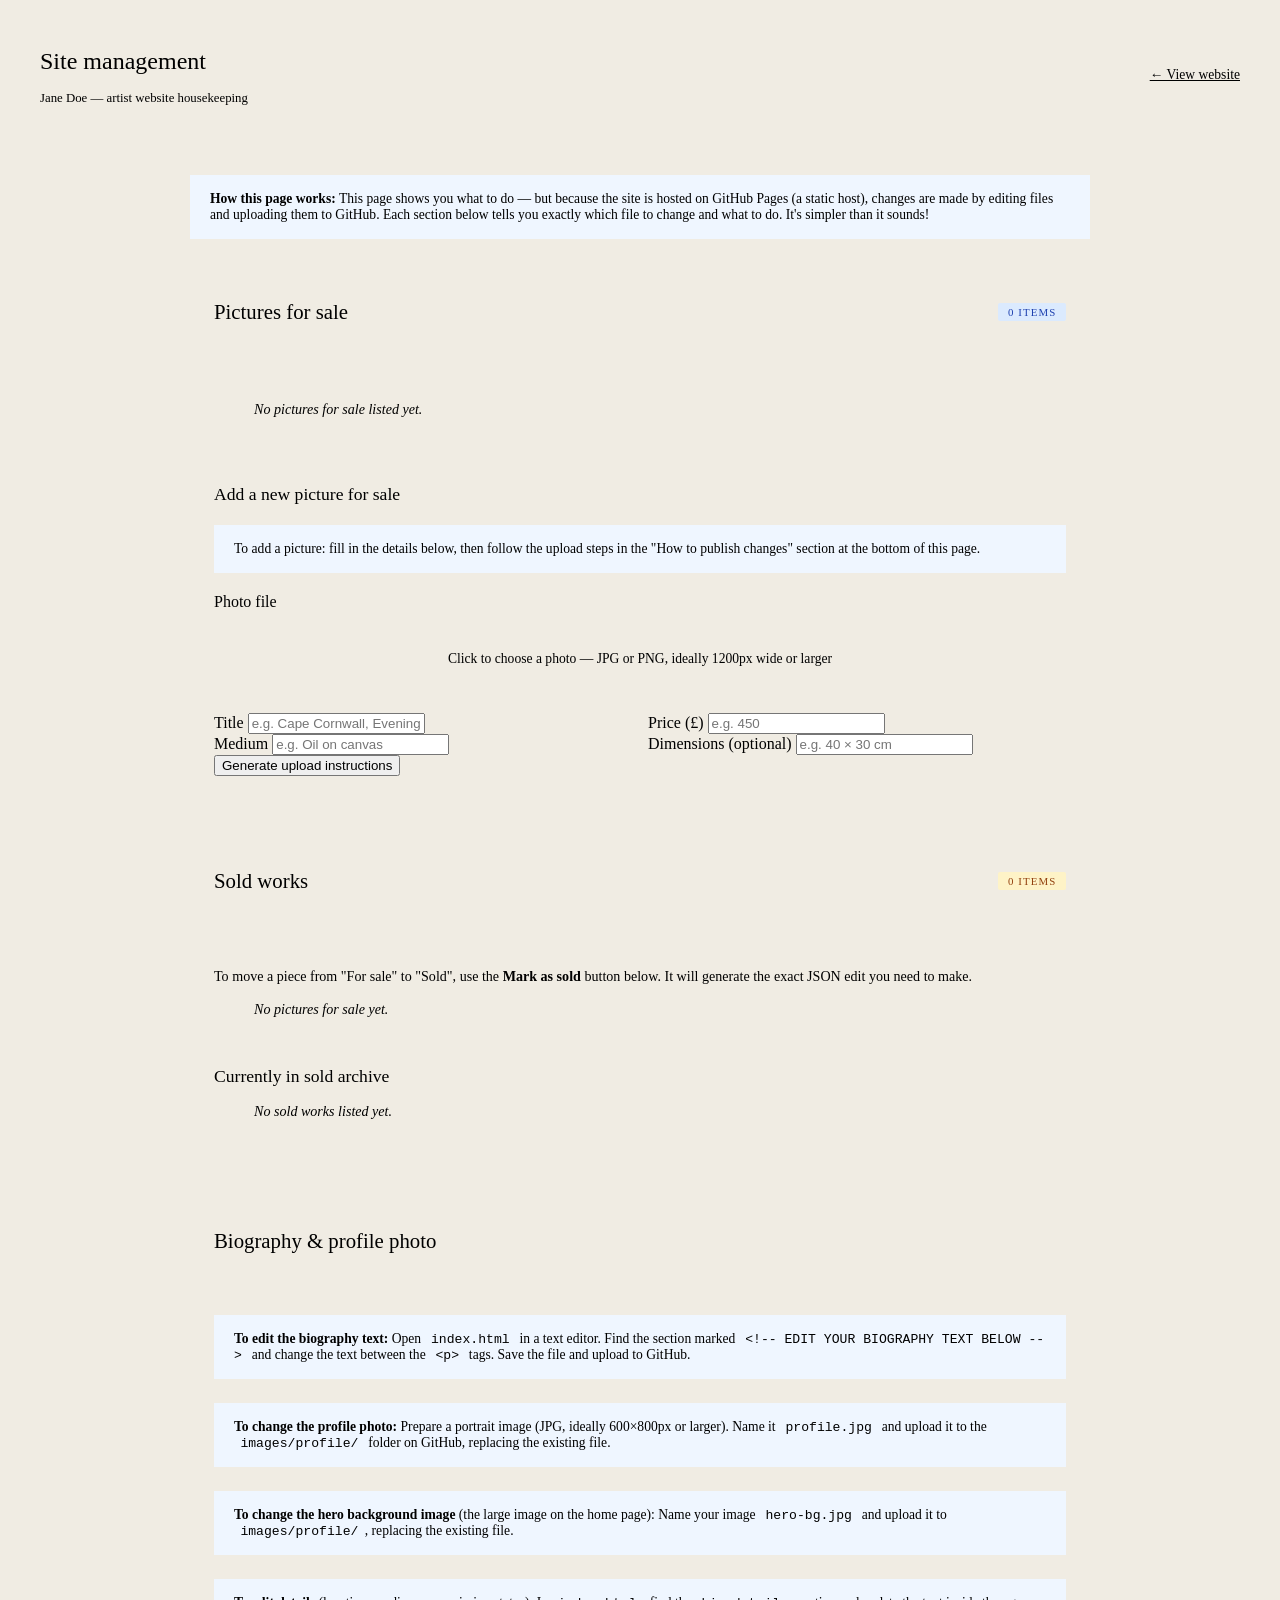
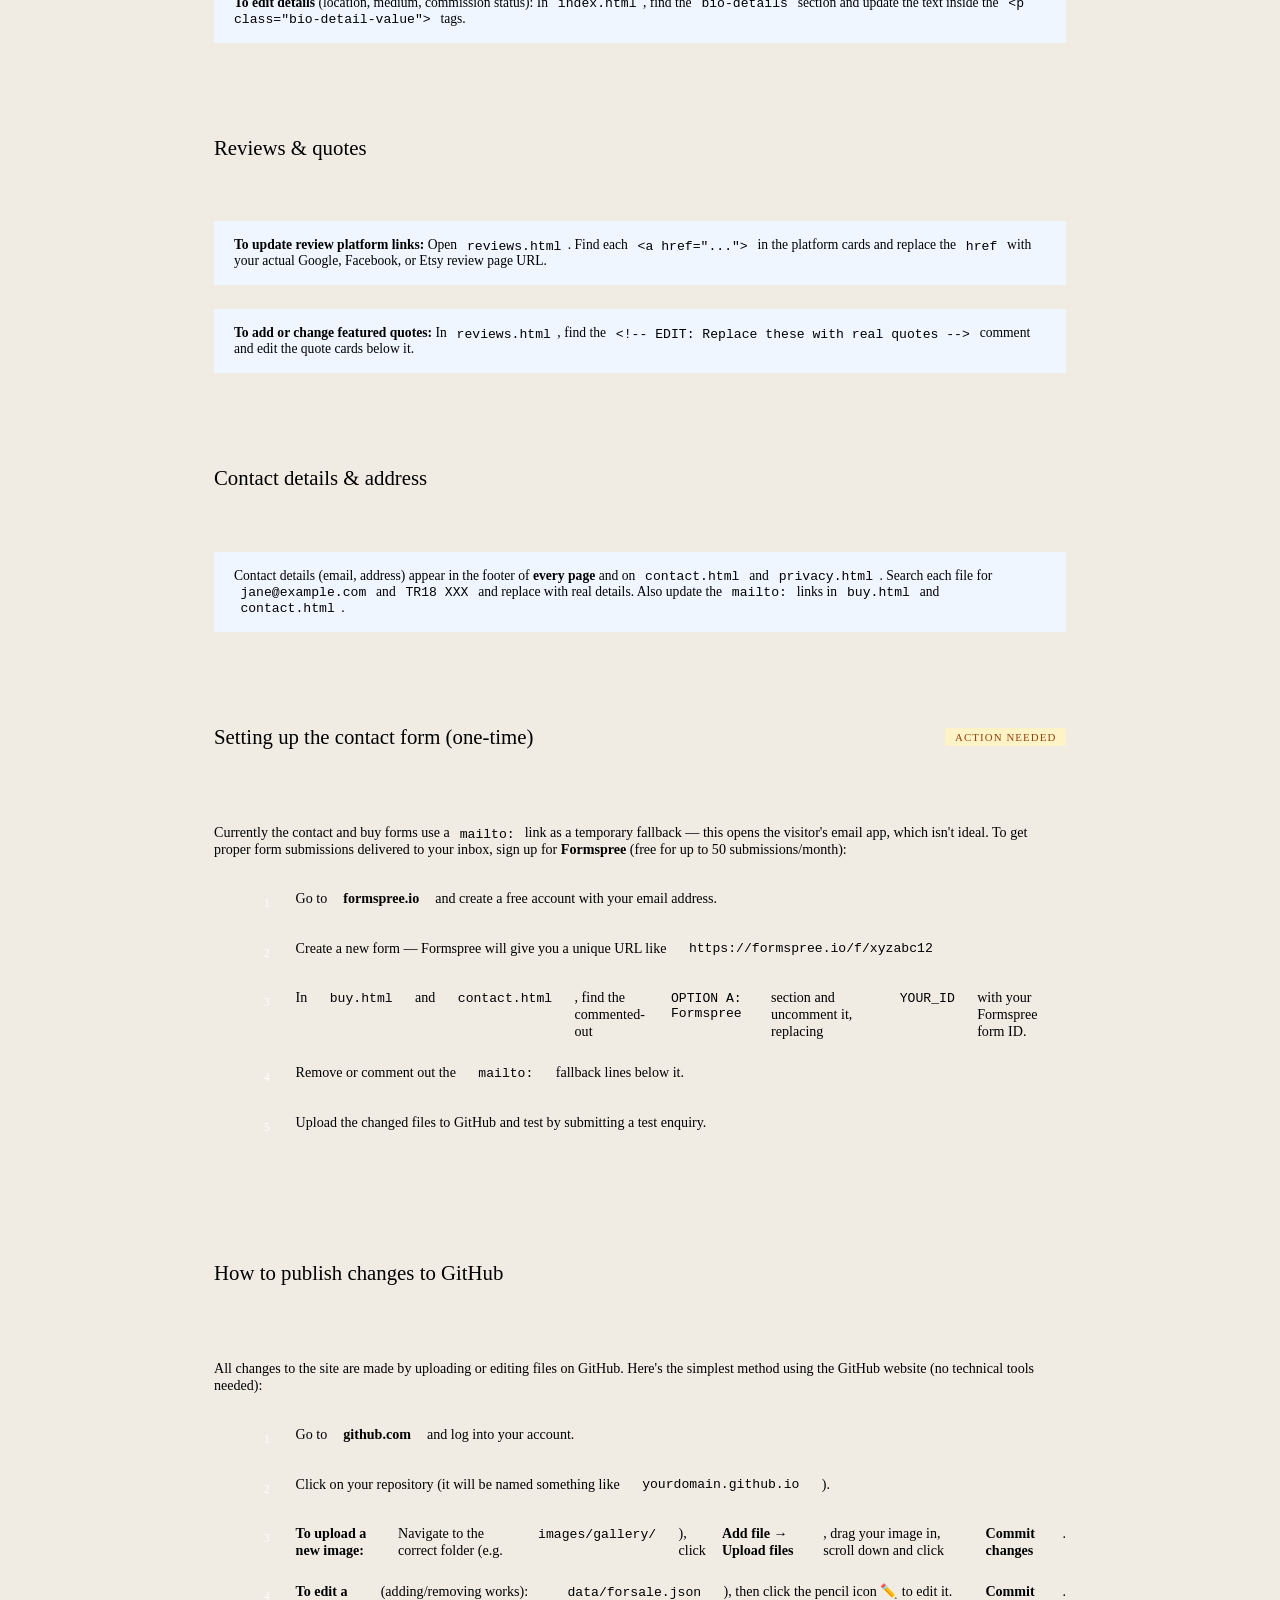
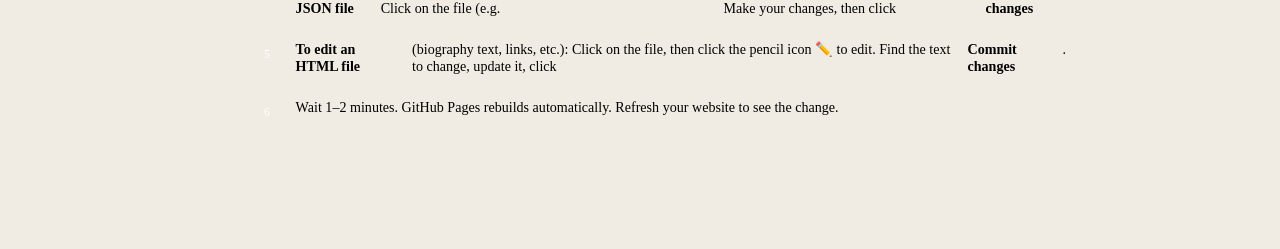
==== index.html @ ef5807b8 "Add files via upload" ====
<!DOCTYPE html>
<html lang="en">
<head>
  <meta charset="UTF-8">
  <meta name="viewport" content="width=device-width, initial-scale=1.0">
  <title>Site Management — Jane Doe</title>
  <link rel="stylesheet" href="css/style.css">
  <style>
    body { background: #f0ece3; }
    .hk-header {
      background: var(--slate-dark);
      color: var(--linen);
      padding: 1.5rem 2rem;
      display: flex;
      align-items: center;
      justify-content: space-between;
    }
    .hk-header h1 {
      font-family: var(--font-display);
      font-size: 1.5rem;
      font-weight: 300;
    }
    .hk-header p { font-size: 0.8rem; color: var(--stone); margin-top: 0.2rem; }
    .hk-header a { color: var(--coast); font-size: 0.85rem; }

    .hk-page { max-width: 900px; margin: 0 auto; padding: 2rem; }

    .hk-section {
      background: var(--white);
      box-shadow: var(--shadow-card);
      margin-bottom: 2rem;
      overflow: hidden;
    }
    .hk-section-head {
      padding: 1.25rem 1.5rem;
      border-bottom: 1px solid var(--sand);
      display: flex;
      align-items: center;
      justify-content: space-between;
    }
    .hk-section-head h2 {
      font-family: var(--font-display);
      font-size: 1.3rem;
      font-weight: 400;
    }
    .hk-section-body { padding: 1.5rem; }

    /* Status badge */
    .badge {
      display: inline-block;
      font-size: 0.68rem;
      letter-spacing: 0.1em;
      text-transform: uppercase;
      padding: 0.2rem 0.6rem;
      border-radius: 2px;
    }
    .badge-info { background: #dbeafe; color: #1e40af; }
    .badge-warn { background: #fef3c7; color: #92400e; }

    /* Picture list */
    .pic-list { list-style: none; }
    .pic-item {
      display: flex;
      align-items: center;
      gap: 1rem;
      padding: 0.75rem 0;
      border-bottom: 1px solid var(--sand);
    }
    .pic-item:last-child { border-bottom: none; }
    .pic-thumb {
      width: 60px; height: 60px;
      object-fit: cover;
      flex-shrink: 0;
      background: var(--sand);
    }
    .pic-info { flex: 1; }
    .pic-title { font-weight: 500; font-size: 0.95rem; }
    .pic-meta { font-size: 0.8rem; color: var(--stone); }
    .pic-actions { display: flex; gap: 0.5rem; }

    .btn-sm {
      font-size: 0.7rem;
      padding: 0.35rem 0.8rem;
      letter-spacing: 0.08em;
    }
    .btn-danger { border-color: #b91c1c; color: #b91c1c; }
    .btn-danger:hover { background: #b91c1c; color: white; }
    .btn-sold { border-color: var(--slate); color: var(--slate); }
    .btn-sold:hover { background: var(--slate); color: var(--linen); }

    /* Add form */
    .add-form { border-top: 1px solid var(--sand); padding-top: 1.5rem; margin-top: 1.5rem; }
    .add-form h3 {
      font-family: var(--font-display);
      font-size: 1.1rem;
      font-weight: 400;
      margin-bottom: 1.25rem;
    }
    .form-row {
      display: grid;
      grid-template-columns: 1fr 1fr;
      gap: 1rem;
    }

    /* File upload */
    .file-upload-wrap {
      border: 2px dashed var(--sand);
      padding: 2rem;
      text-align: center;
      cursor: pointer;
      transition: border-color 0.2s;
    }
    .file-upload-wrap:hover { border-color: var(--coast); }
    .file-upload-wrap input[type=file] { display: none; }
    .file-upload-wrap p { font-size: 0.85rem; color: var(--stone); margin-top: 0.5rem; }

    /* Info box */
    .info-box {
      background: #eff6ff;
      border-left: 3px solid var(--coast);
      padding: 1rem 1.25rem;
      font-size: 0.85rem;
      color: var(--slate);
      margin-bottom: 1.5rem;
    }
    .info-box strong { color: var(--ink); }

    /* GitHub instructions */
    .github-steps { counter-reset: steps; list-style: none; }
    .github-steps li {
      counter-increment: steps;
      display: flex;
      gap: 1rem;
      align-items: flex-start;
      padding: 0.75rem 0;
      border-bottom: 1px solid var(--sand);
      font-size: 0.88rem;
      color: var(--slate);
    }
    .github-steps li:last-child { border-bottom: none; }
    .github-steps li::before {
      content: counter(steps);
      flex-shrink: 0;
      width: 1.6rem; height: 1.6rem;
      background: var(--coast);
      color: white;
      font-size: 0.72rem;
      font-weight: 500;
      display: flex; align-items: center; justify-content: center;
    }
    code {
      background: var(--linen);
      border: 1px solid var(--sand);
      padding: 0.1rem 0.4rem;
      font-size: 0.82rem;
      font-family: monospace;
      color: var(--coast-dark);
    }

    .empty-note { font-size: 0.88rem; color: var(--stone); font-style: italic; }
  </style>
</head>
<body>

  <div class="hk-header">
    <div>
      <h1>Site management</h1>
      <p>Jane Doe — artist website housekeeping</p>
    </div>
    <a href="index.html">← View website</a>
  </div>

  <div class="hk-page">

    <!-- =====================================================
         IMPORTANT NOTICE
         ===================================================== -->
    <div class="info-box">
      <strong>How this page works:</strong> This page shows you what to do — but because the site is hosted 
      on GitHub Pages (a static host), changes are made by editing files and uploading them to GitHub. 
      Each section below tells you exactly which file to change and what to do. It's simpler than it sounds!
    </div>

    <!-- =====================================================
         1. PICTURES FOR SALE
         ===================================================== -->
    <div class="hk-section">
      <div class="hk-section-head">
        <h2>Pictures for sale</h2>
        <span class="badge badge-info" id="forsale-count">Loading…</span>
      </div>
      <div class="hk-section-body">

        <ul class="pic-list" id="forsale-list">
          <li class="empty-note" id="forsale-empty">No pictures for sale listed yet.</li>
        </ul>

        <!-- Add new picture -->
        <div class="add-form">
          <h3>Add a new picture for sale</h3>

          <div class="info-box" style="margin-bottom:1.25rem;">
            To add a picture: fill in the details below, then follow the upload steps in the 
            "How to publish changes" section at the bottom of this page.
          </div>

          <div class="form-group">
            <label>Photo file</label>
            <div class="file-upload-wrap" onclick="document.getElementById('new-image').click()">
              <input type="file" id="new-image" accept="image/*" onchange="previewImage(this)">
              <div id="image-preview" style="margin-bottom:0.75rem;display:none;">
                <img id="preview-img" style="max-height:160px;margin:0 auto;" alt="">
              </div>
              <p>Click to choose a photo — JPG or PNG, ideally 1200px wide or larger</p>
            </div>
          </div>

          <div class="form-row">
            <div class="form-group">
              <label>Title</label>
              <input type="text" id="new-title" placeholder="e.g. Cape Cornwall, Evening">
            </div>
            <div class="form-group">
              <label>Price (£)</label>
              <input type="number" id="new-price" placeholder="e.g. 450" min="0">
            </div>
          </div>

          <div class="form-row">
            <div class="form-group">
              <label>Medium</label>
              <input type="text" id="new-medium" placeholder="e.g. Oil on canvas">
            </div>
            <div class="form-group">
              <label>Dimensions (optional)</label>
              <input type="text" id="new-dimensions" placeholder="e.g. 40 × 30 cm">
            </div>
          </div>

          <button class="btn btn-filled" onclick="generateAddInstructions()">
            Generate upload instructions
          </button>

          <div id="add-instructions" style="display:none;margin-top:1.5rem;"></div>
        </div>

      </div>
    </div>

    <!-- =====================================================
         2. SOLD WORKS
         ===================================================== -->
    <div class="hk-section">
      <div class="hk-section-head">
        <h2>Sold works</h2>
        <span class="badge badge-warn" id="sold-count">Loading…</span>
      </div>
      <div class="hk-section-body">
        <p style="font-size:0.88rem;color:var(--slate);margin-bottom:1rem;">
          To move a piece from "For sale" to "Sold", use the <strong>Mark as sold</strong> button below.
          It will generate the exact JSON edit you need to make.
        </p>
        <ul class="pic-list" id="forsale-for-selling">
          <li class="empty-note">No pictures for sale yet.</li>
        </ul>
        <hr style="border:none;border-top:1px solid var(--sand);margin:1.5rem 0;">
        <h3 style="font-family:var(--font-display);font-size:1.1rem;font-weight:400;margin-bottom:1rem;">Currently in sold archive</h3>
        <ul class="pic-list" id="sold-list">
          <li class="empty-note" id="sold-empty">No sold works listed yet.</li>
        </ul>
      </div>
    </div>

    <!-- =====================================================
         3. BIOGRAPHY & PROFILE
         ===================================================== -->
    <div class="hk-section">
      <div class="hk-section-head">
        <h2>Biography &amp; profile photo</h2>
      </div>
      <div class="hk-section-body">

        <div class="info-box">
          <strong>To edit the biography text:</strong> Open <code>index.html</code> in a text editor. 
          Find the section marked <code>&lt;!-- EDIT YOUR BIOGRAPHY TEXT BELOW --&gt;</code> and 
          change the text between the <code>&lt;p&gt;</code> tags. Save the file and upload to GitHub.
        </div>

        <div class="info-box">
          <strong>To change the profile photo:</strong> Prepare a portrait image (JPG, ideally 600×800px or larger). 
          Name it <code>profile.jpg</code> and upload it to the <code>images/profile/</code> folder on GitHub, 
          replacing the existing file.
        </div>

        <div class="info-box">
          <strong>To change the hero background image</strong> (the large image on the home page): 
          Name your image <code>hero-bg.jpg</code> and upload it to <code>images/profile/</code>, 
          replacing the existing file.
        </div>

        <div class="info-box" style="margin-bottom:0;">
          <strong>To edit details</strong> (location, medium, commission status): In <code>index.html</code>, 
          find the <code>bio-details</code> section and update the text inside the 
          <code>&lt;p class="bio-detail-value"&gt;</code> tags.
        </div>

      </div>
    </div>

    <!-- =====================================================
         4. REVIEWS
         ===================================================== -->
    <div class="hk-section">
      <div class="hk-section-head">
        <h2>Reviews &amp; quotes</h2>
      </div>
      <div class="hk-section-body">
        <div class="info-box">
          <strong>To update review platform links:</strong> Open <code>reviews.html</code>. 
          Find each <code>&lt;a href="..."&gt;</code> in the platform cards and replace the 
          <code>href</code> with your actual Google, Facebook, or Etsy review page URL.
        </div>
        <div class="info-box" style="margin-bottom:0;">
          <strong>To add or change featured quotes:</strong> In <code>reviews.html</code>, find the 
          <code>&lt;!-- EDIT: Replace these with real quotes --&gt;</code> comment and 
          edit the quote cards below it.
        </div>
      </div>
    </div>

    <!-- =====================================================
         5. CONTACT DETAILS
         ===================================================== -->
    <div class="hk-section">
      <div class="hk-section-head">
        <h2>Contact details &amp; address</h2>
      </div>
      <div class="hk-section-body">
        <div class="info-box" style="margin-bottom:0;">
          Contact details (email, address) appear in the footer of <strong>every page</strong> and on 
          <code>contact.html</code> and <code>privacy.html</code>. Search each file for 
          <code>jane@example.com</code> and <code>TR18 XXX</code> and replace with real details. 
          Also update the <code>mailto:</code> links in <code>buy.html</code> and <code>contact.html</code>.
        </div>
      </div>
    </div>

    <!-- =====================================================
         6. FORM SERVICE SETUP
         ===================================================== -->
    <div class="hk-section">
      <div class="hk-section-head">
        <h2>Setting up the contact form (one-time)</h2>
        <span class="badge badge-warn">Action needed</span>
      </div>
      <div class="hk-section-body">
        <p style="font-size:0.88rem;color:var(--slate);margin-bottom:1.25rem;">
          Currently the contact and buy forms use a <code>mailto:</code> link as a temporary fallback — 
          this opens the visitor's email app, which isn't ideal. To get proper form submissions delivered 
          to your inbox, sign up for <strong>Formspree</strong> (free for up to 50 submissions/month):
        </p>
        <ol class="github-steps">
          <li>Go to <strong>formspree.io</strong> and create a free account with your email address.</li>
          <li>Create a new form — Formspree will give you a unique URL like <code>https://formspree.io/f/xyzabc12</code></li>
          <li>In <code>buy.html</code> and <code>contact.html</code>, find the commented-out 
              <code>OPTION A: Formspree</code> section and uncomment it, replacing <code>YOUR_ID</code> 
              with your Formspree form ID.</li>
          <li>Remove or comment out the <code>mailto:</code> fallback lines below it.</li>
          <li>Upload the changed files to GitHub and test by submitting a test enquiry.</li>
        </ol>
      </div>
    </div>

    <!-- =====================================================
         7. HOW TO PUBLISH CHANGES TO GITHUB
         ===================================================== -->
    <div class="hk-section">
      <div class="hk-section-head">
        <h2>How to publish changes to GitHub</h2>
      </div>
      <div class="hk-section-body">
        <p style="font-size:0.88rem;color:var(--slate);margin-bottom:1.25rem;">
          All changes to the site are made by uploading or editing files on GitHub. Here's the simplest method 
          using the GitHub website (no technical tools needed):
        </p>
        <ol class="github-steps">
          <li>Go to <strong>github.com</strong> and log into your account.</li>
          <li>Click on your repository (it will be named something like <code>yourdomain.github.io</code>).</li>
          <li>
            <strong>To upload a new image:</strong> Navigate to the correct folder 
            (e.g. <code>images/gallery/</code>), click <strong>Add file → Upload files</strong>, 
            drag your image in, scroll down and click <strong>Commit changes</strong>.
          </li>
          <li>
            <strong>To edit a JSON file</strong> (adding/removing works): Click on the file 
            (e.g. <code>data/forsale.json</code>), then click the pencil icon ✏️ to edit it. 
            Make your changes, then click <strong>Commit changes</strong>.
          </li>
          <li>
            <strong>To edit an HTML file</strong> (biography text, links, etc.): Click on the file, 
            then click the pencil icon ✏️ to edit. Find the text to change, update it, 
            click <strong>Commit changes</strong>.
          </li>
          <li>Wait 1–2 minutes. GitHub Pages rebuilds automatically. Refresh your website to see the change.</li>
        </ol>
      </div>
    </div>

  </div><!-- end hk-page -->

  <script>
    // Load and display current for-sale and sold items
    let forsaleData = [];
    let soldData = [];

    Promise.all([
      fetch('data/forsale.json').then(r => r.json()).catch(() => []),
      fetch('data/sold.json').then(r => r.json()).catch(() => [])
    ]).then(([fs, sold]) => {
      forsaleData = fs;
      soldData = sold;
      renderForsale();
      renderSold();
    });

    function renderForsale() {
      const list = document.getElementById('forsale-list');
      const sellList = document.getElementById('forsale-for-selling');
      document.getElementById('forsale-count').textContent = forsaleData.length + ' items';

      if (!forsaleData.length) return;

      list.innerHTML = '';
      sellList.innerHTML = '';

      forsaleData.forEach((item, i) => {
        // Main list
        const li = document.createElement('li');
        li.className = 'pic-item';
        li.innerHTML = `
          <img class="pic-thumb" src="images/gallery/${item.image}" alt="${item.title}" onerror="this.style.background='var(--sand)'">
          <div class="pic-info">
            <p class="pic-title">${item.title}</p>
            <p class="pic-meta">${item.medium || ''} ${item.dimensions ? '· ' + item.dimensions : ''} · £${Number(item.price).toLocaleString('en-GB')}</p>
          </div>
          <div class="pic-actions">
            <button class="btn btn-sm btn-danger" onclick="showRemoveInstructions(${i}, 'forsale')">Remove</button>
          </div>`;
        list.appendChild(li);

        // Sell list (for marking as sold)
        const li2 = document.createElement('li');
        li2.className = 'pic-item';
        li2.innerHTML = `
          <img class="pic-thumb" src="images/gallery/${item.image}" alt="${item.title}" onerror="this.style.background='var(--sand)'">
          <div class="pic-info">
            <p class="pic-title">${item.title}</p>
            <p class="pic-meta">£${Number(item.price).toLocaleString('en-GB')}</p>
          </div>
          <div class="pic-actions">
            <button class="btn btn-sm btn-sold" onclick="showMarkSoldInstructions(${i})">Mark as sold</button>
          </div>`;
        sellList.appendChild(li2);
      });
    }

    function renderSold() {
      const list = document.getElementById('sold-list');
      document.getElementById('sold-count').textContent = soldData.length + ' items';
      if (!soldData.length) return;
      list.innerHTML = '';
      soldData.forEach((item, i) => {
        const li = document.createElement('li');
        li.className = 'pic-item';
        li.innerHTML = `
          <img class="pic-thumb" src="images/sold/${item.image}" alt="${item.title}" onerror="this.style.background='var(--sand)'">
          <div class="pic-info">
            <p class="pic-title">${item.title}</p>
            <p class="pic-meta">${item.medium || ''} ${item.year ? '· ' + item.year : ''}</p>
          </div>
          <div class="pic-actions">
            <button class="btn btn-sm btn-danger" onclick="showRemoveInstructions(${i}, 'sold')">Remove</button>
          </div>`;
        list.appendChild(li);
      });
    }

    // --- Image preview ---
    function previewImage(input) {
      if (!input.files || !input.files[0]) return;
      const reader = new FileReader();
      reader.onload = e => {
        document.getElementById('preview-img').src = e.target.result;
        document.getElementById('image-preview').style.display = 'block';
      };
      reader.readAsDataURL(input.files[0]);
    }

    // --- Generate add instructions ---
    function generateAddInstructions() {
      const title      = document.getElementById('new-title').value.trim();
      const price      = document.getElementById('new-price').value.trim();
      const medium     = document.getElementById('new-medium').value.trim();
      const dimensions = document.getElementById('new-dimensions').value.trim();
      const file       = document.getElementById('new-image').files[0];

      if (!title || !price) {
        alert('Please enter at least a title and price.');
        return;
      }

      const filename = file ? file.name : 'your-image-file.jpg';
      const newId = Date.now();
      const newEntry = { id: newId, image: filename, title, price: Number(price), medium, dimensions };
      const currentJson = JSON.stringify(forsaleData, null, 2);
      forsaleData.push(newEntry);
      const newJson = JSON.stringify(forsaleData, null, 2);

      document.getElementById('add-instructions').style.display = 'block';
      document.getElementById('add-instructions').innerHTML = `
        <div class="info-box" style="background:#f0fdf4;border-color:#16a34a;">
          <strong>Steps to add "${title}" to the site:</strong><br><br>
          <strong>Step 1</strong> — Upload the image file:<br>
          Go to your GitHub repo → <code>images/gallery/</code> → Add file → Upload files<br>
          Upload: <code>${filename}</code><br><br>
          <strong>Step 2</strong> — Update forsale.json:<br>
          Go to <code>data/forsale.json</code> → click pencil ✏️ → replace ALL content with:<br>
          <textarea style="width:100%;height:160px;font-family:monospace;font-size:0.78rem;border:1px solid var(--sand);padding:0.75rem;margin-top:0.5rem;" readonly>${newJson}</textarea>
          <br>Click <strong>Commit changes</strong>. Wait 1–2 minutes, then check your For Sale page.
        </div>`;
    }

    // --- Remove instructions ---
    function showRemoveInstructions(index, list) {
      const data = list === 'forsale' ? forsaleData : soldData;
      const item = data[index];
      const filename = list === 'forsale' ? 'data/forsale.json' : 'data/sold.json';
      const newData = data.filter((_, i) => i !== index);
      const newJson = JSON.stringify(newData, null, 2);
      alert(`To remove "${item.title}":\n\nGo to ${filename} on GitHub → click pencil ✏️ → replace all content with the JSON shown below.\n\nThen copy this into the file:\n\n${newJson}`);
    }

    // --- Mark as sold ---
    function showMarkSoldInstructions(index) {
      const item = forsaleData[index];
      const year = new Date().getFullYear();
      const soldEntry = { id: item.id, image: item.image, title: item.title, medium: item.medium, year };
      const newForsale = forsaleData.filter((_, i) => i !== index);
      const newSold = [...soldData, soldEntry];

      const box = document.createElement('div');
      box.className = 'info-box';
      box.style.background = '#fffbeb';
      box.style.borderColor = '#f59e0b';
      box.innerHTML = `
        <strong>To mark "${item.title}" as sold:</strong><br><br>
        <strong>Step 1</strong> — Move the image file on GitHub:<br>
        Upload <code>${item.image}</code> to <code>images/sold/</code> (you can download it from <code>images/gallery/</code> first).<br><br>
        <strong>Step 2</strong> — Update <code>data/forsale.json</code> (remove it from sale):<br>
        <textarea style="width:100%;height:100px;font-family:monospace;font-size:0.75rem;border:1px solid var(--sand);padding:0.5rem;" readonly>${JSON.stringify(newForsale, null, 2)}</textarea><br><br>
        <strong>Step 3</strong> — Update <code>data/sold.json</code> (add it to sold archive):<br>
        <textarea style="width:100%;height:100px;font-family:monospace;font-size:0.75rem;border:1px solid var(--sand);padding:0.5rem;" readonly>${JSON.stringify(newSold, null, 2)}</textarea>
      `;
      document.querySelector('.hk-section:nth-child(3) .hk-section-body').appendChild(box);
      box.scrollIntoView({ behavior: 'smooth', block: 'nearest' });
    }
  </script>
</body>
</html>
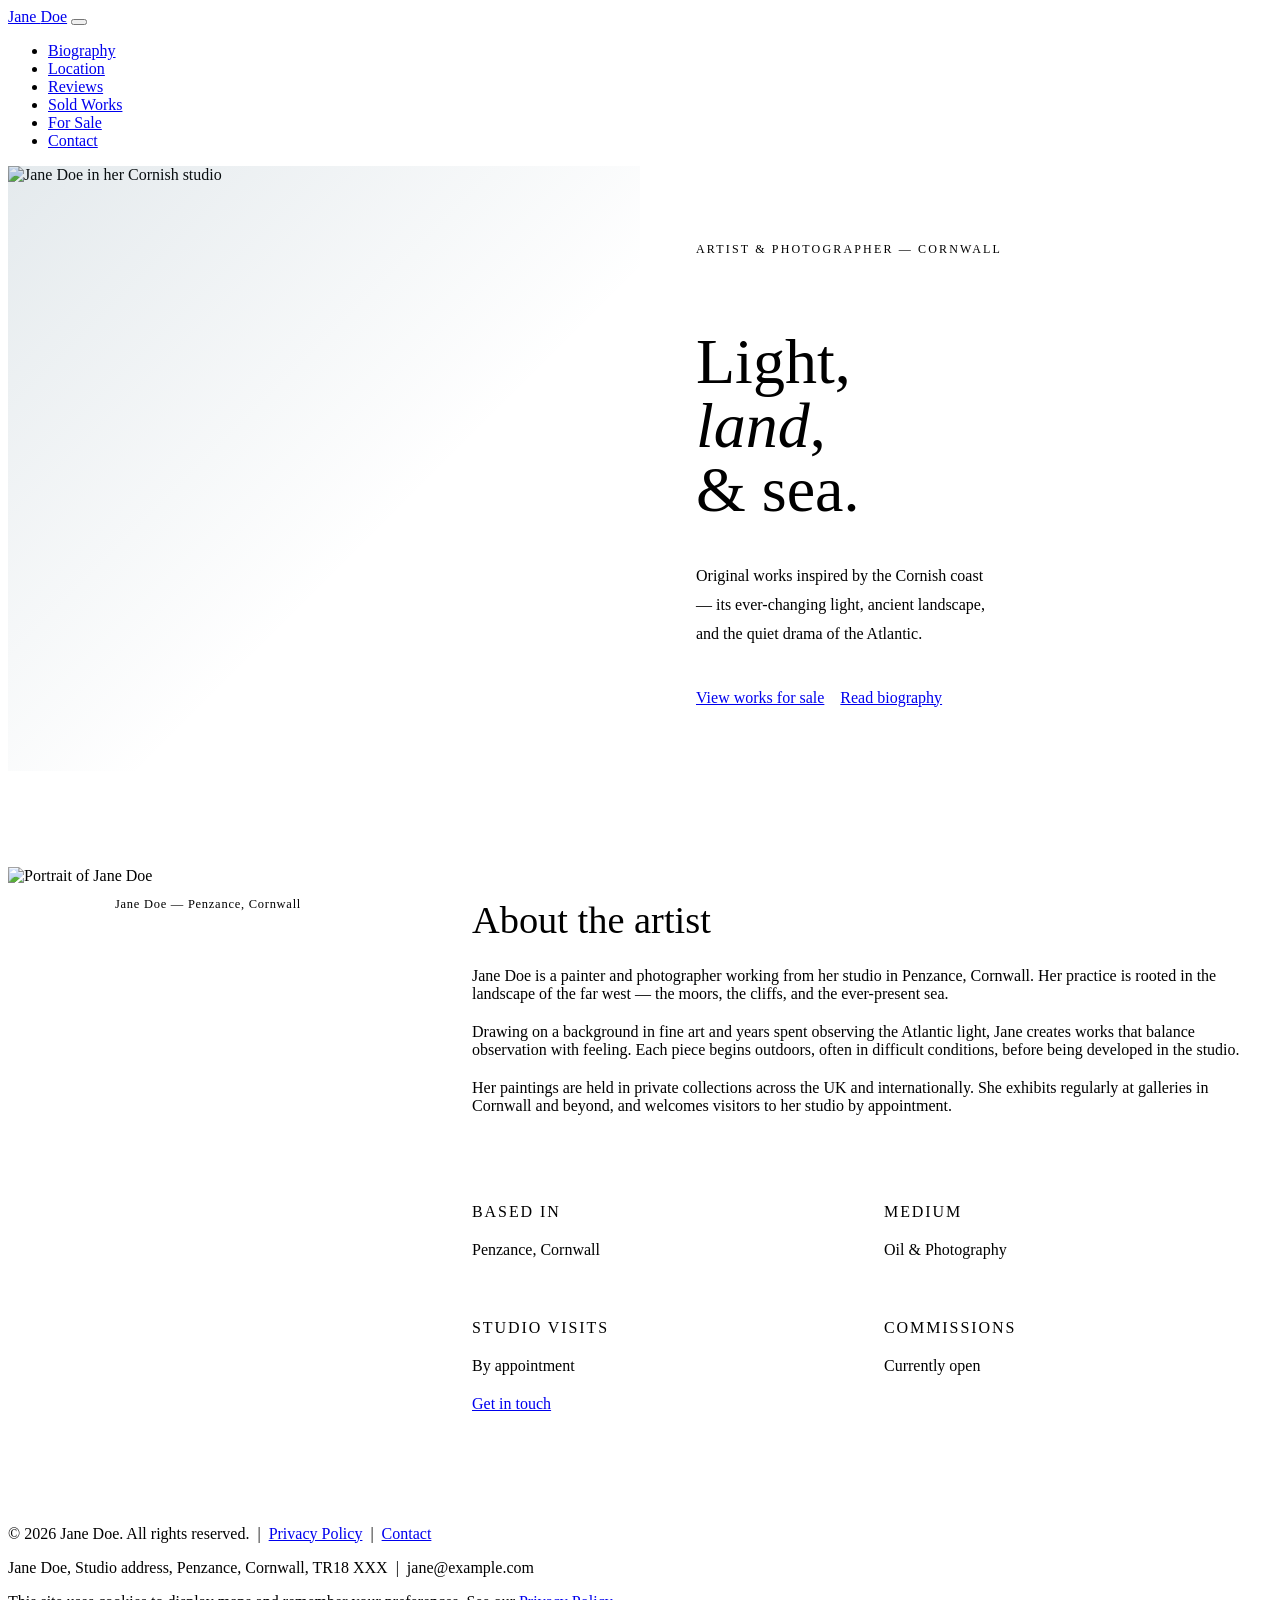
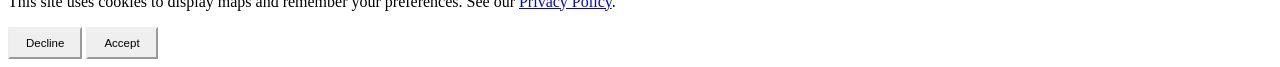
==== commit 02e4dc7a: "Add files via upload" ====
--- a/index.html
+++ b/index.html
@@ -3,567 +3,259 @@
 <head>
   <meta charset="UTF-8">
   <meta name="viewport" content="width=device-width, initial-scale=1.0">
-  <title>Site Management — Jane Doe</title>
+  <title>Jane Doe — Artist & Photographer, Cornwall</title>
+  <meta name="description" content="Original paintings and photography by Jane Doe, based in Cornwall. Available to purchase.">
   <link rel="stylesheet" href="css/style.css">
   <style>
-    body { background: #f0ece3; }
-    .hk-header {
-      background: var(--slate-dark);
-      color: var(--linen);
-      padding: 1.5rem 2rem;
+    /* Hero */
+    .hero {
+      display: grid;
+      grid-template-columns: 1fr 1fr;
+      min-height: calc(90vh - var(--nav-height));
+      gap: 0;
+    }
+    .hero-image {
+      position: relative;
+      overflow: hidden;
+    }
+    .hero-image img {
+      width: 100%; height: 100%;
+      object-fit: cover;
+    }
+    .hero-image::after {
+      content: '';
+      position: absolute;
+      inset: 0;
+      background: linear-gradient(135deg, rgba(74,112,133,0.15) 0%, transparent 60%);
+    }
+    .hero-content {
       display: flex;
-      align-items: center;
-      justify-content: space-between;
-    }
-    .hk-header h1 {
+      flex-direction: column;
+      justify-content: center;
+      padding: 4rem 3.5rem;
+      background: var(--linen);
+    }
+    .hero-eyebrow {
+      font-size: 0.75rem;
+      letter-spacing: 0.18em;
+      text-transform: uppercase;
+      color: var(--coast);
+      margin-bottom: 1.25rem;
+    }
+    .hero-title {
       font-family: var(--font-display);
-      font-size: 1.5rem;
+      font-size: clamp(3rem, 5vw, 5rem);
       font-weight: 300;
-    }
-    .hk-header p { font-size: 0.8rem; color: var(--stone); margin-top: 0.2rem; }
-    .hk-header a { color: var(--coast); font-size: 0.85rem; }
-
-    .hk-page { max-width: 900px; margin: 0 auto; padding: 2rem; }
-
-    .hk-section {
-      background: var(--white);
-      box-shadow: var(--shadow-card);
-      margin-bottom: 2rem;
-      overflow: hidden;
-    }
-    .hk-section-head {
-      padding: 1.25rem 1.5rem;
-      border-bottom: 1px solid var(--sand);
-      display: flex;
-      align-items: center;
-      justify-content: space-between;
-    }
-    .hk-section-head h2 {
+      line-height: 1.0;
+      color: var(--ink);
+      margin-bottom: 1.5rem;
+    }
+    .hero-title em {
+      font-style: italic;
+      color: var(--coast-dark);
+    }
+    .hero-body {
+      font-size: 1rem;
+      color: var(--slate);
+      max-width: 38ch;
+      margin-bottom: 2.5rem;
+      line-height: 1.8;
+    }
+    .hero-cta { display: flex; gap: 1rem; flex-wrap: wrap; }
+
+    /* Bio section */
+    .bio-section {
+      padding: 6rem 0;
+      display: grid;
+      grid-template-columns: 1fr 2fr;
+      gap: 4rem;
+      align-items: start;
+    }
+    .bio-portrait {
+      position: sticky;
+      top: calc(var(--nav-height) + 2rem);
+    }
+    .bio-portrait img {
+      width: 100%;
+      aspect-ratio: 3/4;
+      object-fit: cover;
+      box-shadow: var(--shadow-soft);
+    }
+    .bio-portrait-caption {
+      font-size: 0.78rem;
+      color: var(--stone);
+      letter-spacing: 0.06em;
+      margin-top: 0.75rem;
+      text-align: center;
+    }
+    .bio-text h2 {
       font-family: var(--font-display);
-      font-size: 1.3rem;
-      font-weight: 400;
-    }
-    .hk-section-body { padding: 1.5rem; }
-
-    /* Status badge */
-    .badge {
-      display: inline-block;
-      font-size: 0.68rem;
-      letter-spacing: 0.1em;
+      font-size: clamp(2rem, 3vw, 2.8rem);
+      font-weight: 300;
+      margin-bottom: 1.5rem;
+      line-height: 1.15;
+    }
+    .bio-text p {
+      color: var(--slate);
+      margin-bottom: 1.25rem;
+      font-size: 1rem;
+    }
+    .bio-details {
+      margin-top: 2.5rem;
+      padding-top: 2rem;
+      border-top: 1px solid var(--sand);
+      display: grid;
+      grid-template-columns: 1fr 1fr;
+      gap: 1.5rem;
+    }
+    .bio-detail-label {
+      font-size: 0.72rem;
+      letter-spacing: 0.12em;
       text-transform: uppercase;
-      padding: 0.2rem 0.6rem;
-      border-radius: 2px;
-    }
-    .badge-info { background: #dbeafe; color: #1e40af; }
-    .badge-warn { background: #fef3c7; color: #92400e; }
-
-    /* Picture list */
-    .pic-list { list-style: none; }
-    .pic-item {
-      display: flex;
-      align-items: center;
-      gap: 1rem;
-      padding: 0.75rem 0;
-      border-bottom: 1px solid var(--sand);
-    }
-    .pic-item:last-child { border-bottom: none; }
-    .pic-thumb {
-      width: 60px; height: 60px;
-      object-fit: cover;
-      flex-shrink: 0;
-      background: var(--sand);
-    }
-    .pic-info { flex: 1; }
-    .pic-title { font-weight: 500; font-size: 0.95rem; }
-    .pic-meta { font-size: 0.8rem; color: var(--stone); }
-    .pic-actions { display: flex; gap: 0.5rem; }
-
-    .btn-sm {
-      font-size: 0.7rem;
-      padding: 0.35rem 0.8rem;
-      letter-spacing: 0.08em;
-    }
-    .btn-danger { border-color: #b91c1c; color: #b91c1c; }
-    .btn-danger:hover { background: #b91c1c; color: white; }
-    .btn-sold { border-color: var(--slate); color: var(--slate); }
-    .btn-sold:hover { background: var(--slate); color: var(--linen); }
-
-    /* Add form */
-    .add-form { border-top: 1px solid var(--sand); padding-top: 1.5rem; margin-top: 1.5rem; }
-    .add-form h3 {
+      color: var(--stone);
+      margin-bottom: 0.2rem;
+    }
+    .bio-detail-value {
       font-family: var(--font-display);
       font-size: 1.1rem;
-      font-weight: 400;
-      margin-bottom: 1.25rem;
-    }
-    .form-row {
-      display: grid;
-      grid-template-columns: 1fr 1fr;
-      gap: 1rem;
-    }
-
-    /* File upload */
-    .file-upload-wrap {
-      border: 2px dashed var(--sand);
-      padding: 2rem;
-      text-align: center;
-      cursor: pointer;
-      transition: border-color 0.2s;
-    }
-    .file-upload-wrap:hover { border-color: var(--coast); }
-    .file-upload-wrap input[type=file] { display: none; }
-    .file-upload-wrap p { font-size: 0.85rem; color: var(--stone); margin-top: 0.5rem; }
-
-    /* Info box */
-    .info-box {
-      background: #eff6ff;
-      border-left: 3px solid var(--coast);
-      padding: 1rem 1.25rem;
-      font-size: 0.85rem;
-      color: var(--slate);
-      margin-bottom: 1.5rem;
-    }
-    .info-box strong { color: var(--ink); }
-
-    /* GitHub instructions */
-    .github-steps { counter-reset: steps; list-style: none; }
-    .github-steps li {
-      counter-increment: steps;
-      display: flex;
-      gap: 1rem;
-      align-items: flex-start;
-      padding: 0.75rem 0;
-      border-bottom: 1px solid var(--sand);
-      font-size: 0.88rem;
-      color: var(--slate);
-    }
-    .github-steps li:last-child { border-bottom: none; }
-    .github-steps li::before {
-      content: counter(steps);
-      flex-shrink: 0;
-      width: 1.6rem; height: 1.6rem;
-      background: var(--coast);
-      color: white;
-      font-size: 0.72rem;
-      font-weight: 500;
-      display: flex; align-items: center; justify-content: center;
-    }
-    code {
-      background: var(--linen);
-      border: 1px solid var(--sand);
-      padding: 0.1rem 0.4rem;
-      font-size: 0.82rem;
-      font-family: monospace;
-      color: var(--coast-dark);
-    }
-
-    .empty-note { font-size: 0.88rem; color: var(--stone); font-style: italic; }
+      color: var(--ink);
+    }
+
+    @media (max-width: 900px) {
+      .hero { grid-template-columns: 1fr; min-height: auto; }
+      .hero-image { height: 55vw; }
+      .hero-content { padding: 2.5rem 1.5rem; }
+      .bio-section { grid-template-columns: 1fr; gap: 2rem; }
+      .bio-portrait { position: static; max-width: 260px; }
+    }
   </style>
 </head>
 <body>
 
-  <div class="hk-header">
-    <div>
-      <h1>Site management</h1>
-      <p>Jane Doe — artist website housekeeping</p>
-    </div>
-    <a href="index.html">← View website</a>
+  <!-- Navigation -->
+  <nav>
+    <a href="index.html" class="nav-brand">Jane <span>Doe</span></a>
+    <button class="nav-toggle" aria-label="Open menu">
+      <span></span><span></span><span></span>
+    </button>
+    <ul class="nav-links">
+      <li><a href="index.html">Biography</a></li>
+      <li><a href="location.html">Location</a></li>
+      <li><a href="reviews.html">Reviews</a></li>
+      <li><a href="sold.html">Sold Works</a></li>
+      <li><a href="forsale.html">For Sale</a></li>
+      <li><a href="contact.html">Contact</a></li>
+    </ul>
+  </nav>
+
+  <!-- Hero -->
+  <section class="hero">
+    <div class="hero-image">
+      <!-- Replace hero-bg.jpg with a wide landscape/studio shot -->
+      <img src="images/profile/hero-bg.jpg" alt="Jane Doe in her Cornish studio" loading="eager">
+    </div>
+    <div class="hero-content">
+      <p class="hero-eyebrow">Artist &amp; Photographer — Cornwall</p>
+      <h1 class="hero-title">Light,<br><em>land</em>,<br>&amp; sea.</h1>
+      <p class="hero-body">
+        Original works inspired by the Cornish coast — its ever-changing light, 
+        ancient landscape, and the quiet drama of the Atlantic.
+      </p>
+      <div class="hero-cta">
+        <a href="forsale.html" class="btn btn-filled">View works for sale</a>
+        <a href="#biography" class="btn">Read biography</a>
+      </div>
+    </div>
+  </section>
+
+  <!-- Biography -->
+  <section id="biography">
+    <div class="page" style="padding-top:0; padding-bottom:0;">
+      <div class="bio-section">
+
+        <div class="bio-portrait">
+          <!-- Replace profile.jpg with artist portrait -->
+          <img src="images/profile/profile.jpg" alt="Portrait of Jane Doe">
+          <p class="bio-portrait-caption">Jane Doe — Penzance, Cornwall</p>
+        </div>
+
+        <div class="bio-text">
+          <h2>About the artist</h2>
+
+          <!-- =========================================
+               EDIT YOUR BIOGRAPHY TEXT BELOW
+               ========================================= -->
+          <p>
+            Jane Doe is a painter and photographer working from her studio in Penzance, 
+            Cornwall. Her practice is rooted in the landscape of the far west — the moors, 
+            the cliffs, and the ever-present sea.
+          </p>
+          <p>
+            Drawing on a background in fine art and years spent observing the Atlantic 
+            light, Jane creates works that balance observation with feeling. Each piece 
+            begins outdoors, often in difficult conditions, before being developed in 
+            the studio.
+          </p>
+          <p>
+            Her paintings are held in private collections across the UK and internationally. 
+            She exhibits regularly at galleries in Cornwall and beyond, and welcomes 
+            visitors to her studio by appointment.
+          </p>
+          <!-- =========================================
+               END BIOGRAPHY TEXT
+               ========================================= -->
+
+          <div class="bio-details">
+            <div>
+              <p class="bio-detail-label">Based in</p>
+              <p class="bio-detail-value">Penzance, Cornwall</p>
+            </div>
+            <div>
+              <p class="bio-detail-label">Medium</p>
+              <p class="bio-detail-value">Oil &amp; Photography</p>
+            </div>
+            <div>
+              <p class="bio-detail-label">Studio visits</p>
+              <p class="bio-detail-value">By appointment</p>
+            </div>
+            <div>
+              <p class="bio-detail-label">Commissions</p>
+              <p class="bio-detail-value">Currently open</p>
+            </div>
+          </div>
+
+          <div class="mt-3">
+            <a href="contact.html" class="btn btn-coast">Get in touch</a>
+          </div>
+        </div>
+
+      </div>
+    </div>
+  </section>
+
+  <!-- Footer -->
+  <footer>
+    <p>
+      &copy; <span id="yr"></span> Jane Doe. All rights reserved. &nbsp;|&nbsp;
+      <a href="privacy.html">Privacy Policy</a> &nbsp;|&nbsp;
+      <a href="contact.html">Contact</a>
+    </p>
+    <p style="margin-top:0.5rem;">Jane Doe, Studio address, Penzance, Cornwall, TR18 XXX &nbsp;|&nbsp; jane@example.com</p>
+  </footer>
+
+  <!-- Cookie Banner -->
+  <div id="cookie-banner" role="region" aria-label="Cookie consent">
+    <p>
+      This site uses cookies to display maps and remember your preferences. 
+      See our <a href="privacy.html">Privacy Policy</a>.
+    </p>
+    <div class="cookie-actions">
+      <button id="cookie-decline" class="btn" style="border-color:var(--stone);color:var(--linen);font-size:0.72rem;padding:0.5rem 1rem;">Decline</button>
+      <button id="cookie-accept" class="btn btn-coast" style="font-size:0.72rem;padding:0.5rem 1rem;border-color:var(--coast);color:var(--coast);">Accept</button>
+    </div>
   </div>
 
-  <div class="hk-page">
-
-    <!-- =====================================================
-         IMPORTANT NOTICE
-         ===================================================== -->
-    <div class="info-box">
-      <strong>How this page works:</strong> This page shows you what to do — but because the site is hosted 
-      on GitHub Pages (a static host), changes are made by editing files and uploading them to GitHub. 
-      Each section below tells you exactly which file to change and what to do. It's simpler than it sounds!
-    </div>
-
-    <!-- =====================================================
-         1. PICTURES FOR SALE
-         ===================================================== -->
-    <div class="hk-section">
-      <div class="hk-section-head">
-        <h2>Pictures for sale</h2>
-        <span class="badge badge-info" id="forsale-count">Loading…</span>
-      </div>
-      <div class="hk-section-body">
-
-        <ul class="pic-list" id="forsale-list">
-          <li class="empty-note" id="forsale-empty">No pictures for sale listed yet.</li>
-        </ul>
-
-        <!-- Add new picture -->
-        <div class="add-form">
-          <h3>Add a new picture for sale</h3>
-
-          <div class="info-box" style="margin-bottom:1.25rem;">
-            To add a picture: fill in the details below, then follow the upload steps in the 
-            "How to publish changes" section at the bottom of this page.
-          </div>
-
-          <div class="form-group">
-            <label>Photo file</label>
-            <div class="file-upload-wrap" onclick="document.getElementById('new-image').click()">
-              <input type="file" id="new-image" accept="image/*" onchange="previewImage(this)">
-              <div id="image-preview" style="margin-bottom:0.75rem;display:none;">
-                <img id="preview-img" style="max-height:160px;margin:0 auto;" alt="">
-              </div>
-              <p>Click to choose a photo — JPG or PNG, ideally 1200px wide or larger</p>
-            </div>
-          </div>
-
-          <div class="form-row">
-            <div class="form-group">
-              <label>Title</label>
-              <input type="text" id="new-title" placeholder="e.g. Cape Cornwall, Evening">
-            </div>
-            <div class="form-group">
-              <label>Price (£)</label>
-              <input type="number" id="new-price" placeholder="e.g. 450" min="0">
-            </div>
-          </div>
-
-          <div class="form-row">
-            <div class="form-group">
-              <label>Medium</label>
-              <input type="text" id="new-medium" placeholder="e.g. Oil on canvas">
-            </div>
-            <div class="form-group">
-              <label>Dimensions (optional)</label>
-              <input type="text" id="new-dimensions" placeholder="e.g. 40 × 30 cm">
-            </div>
-          </div>
-
-          <button class="btn btn-filled" onclick="generateAddInstructions()">
-            Generate upload instructions
-          </button>
-
-          <div id="add-instructions" style="display:none;margin-top:1.5rem;"></div>
-        </div>
-
-      </div>
-    </div>
-
-    <!-- =====================================================
-         2. SOLD WORKS
-         ===================================================== -->
-    <div class="hk-section">
-      <div class="hk-section-head">
-        <h2>Sold works</h2>
-        <span class="badge badge-warn" id="sold-count">Loading…</span>
-      </div>
-      <div class="hk-section-body">
-        <p style="font-size:0.88rem;color:var(--slate);margin-bottom:1rem;">
-          To move a piece from "For sale" to "Sold", use the <strong>Mark as sold</strong> button below.
-          It will generate the exact JSON edit you need to make.
-        </p>
-        <ul class="pic-list" id="forsale-for-selling">
-          <li class="empty-note">No pictures for sale yet.</li>
-        </ul>
-        <hr style="border:none;border-top:1px solid var(--sand);margin:1.5rem 0;">
-        <h3 style="font-family:var(--font-display);font-size:1.1rem;font-weight:400;margin-bottom:1rem;">Currently in sold archive</h3>
-        <ul class="pic-list" id="sold-list">
-          <li class="empty-note" id="sold-empty">No sold works listed yet.</li>
-        </ul>
-      </div>
-    </div>
-
-    <!-- =====================================================
-         3. BIOGRAPHY & PROFILE
-         ===================================================== -->
-    <div class="hk-section">
-      <div class="hk-section-head">
-        <h2>Biography &amp; profile photo</h2>
-      </div>
-      <div class="hk-section-body">
-
-        <div class="info-box">
-          <strong>To edit the biography text:</strong> Open <code>index.html</code> in a text editor. 
-          Find the section marked <code>&lt;!-- EDIT YOUR BIOGRAPHY TEXT BELOW --&gt;</code> and 
-          change the text between the <code>&lt;p&gt;</code> tags. Save the file and upload to GitHub.
-        </div>
-
-        <div class="info-box">
-          <strong>To change the profile photo:</strong> Prepare a portrait image (JPG, ideally 600×800px or larger). 
-          Name it <code>profile.jpg</code> and upload it to the <code>images/profile/</code> folder on GitHub, 
-          replacing the existing file.
-        </div>
-
-        <div class="info-box">
-          <strong>To change the hero background image</strong> (the large image on the home page): 
-          Name your image <code>hero-bg.jpg</code> and upload it to <code>images/profile/</code>, 
-          replacing the existing file.
-        </div>
-
-        <div class="info-box" style="margin-bottom:0;">
-          <strong>To edit details</strong> (location, medium, commission status): In <code>index.html</code>, 
-          find the <code>bio-details</code> section and update the text inside the 
-          <code>&lt;p class="bio-detail-value"&gt;</code> tags.
-        </div>
-
-      </div>
-    </div>
-
-    <!-- =====================================================
-         4. REVIEWS
-         ===================================================== -->
-    <div class="hk-section">
-      <div class="hk-section-head">
-        <h2>Reviews &amp; quotes</h2>
-      </div>
-      <div class="hk-section-body">
-        <div class="info-box">
-          <strong>To update review platform links:</strong> Open <code>reviews.html</code>. 
-          Find each <code>&lt;a href="..."&gt;</code> in the platform cards and replace the 
-          <code>href</code> with your actual Google, Facebook, or Etsy review page URL.
-        </div>
-        <div class="info-box" style="margin-bottom:0;">
-          <strong>To add or change featured quotes:</strong> In <code>reviews.html</code>, find the 
-          <code>&lt;!-- EDIT: Replace these with real quotes --&gt;</code> comment and 
-          edit the quote cards below it.
-        </div>
-      </div>
-    </div>
-
-    <!-- =====================================================
-         5. CONTACT DETAILS
-         ===================================================== -->
-    <div class="hk-section">
-      <div class="hk-section-head">
-        <h2>Contact details &amp; address</h2>
-      </div>
-      <div class="hk-section-body">
-        <div class="info-box" style="margin-bottom:0;">
-          Contact details (email, address) appear in the footer of <strong>every page</strong> and on 
-          <code>contact.html</code> and <code>privacy.html</code>. Search each file for 
-          <code>jane@example.com</code> and <code>TR18 XXX</code> and replace with real details. 
-          Also update the <code>mailto:</code> links in <code>buy.html</code> and <code>contact.html</code>.
-        </div>
-      </div>
-    </div>
-
-    <!-- =====================================================
-         6. FORM SERVICE SETUP
-         ===================================================== -->
-    <div class="hk-section">
-      <div class="hk-section-head">
-        <h2>Setting up the contact form (one-time)</h2>
-        <span class="badge badge-warn">Action needed</span>
-      </div>
-      <div class="hk-section-body">
-        <p style="font-size:0.88rem;color:var(--slate);margin-bottom:1.25rem;">
-          Currently the contact and buy forms use a <code>mailto:</code> link as a temporary fallback — 
-          this opens the visitor's email app, which isn't ideal. To get proper form submissions delivered 
-          to your inbox, sign up for <strong>Formspree</strong> (free for up to 50 submissions/month):
-        </p>
-        <ol class="github-steps">
-          <li>Go to <strong>formspree.io</strong> and create a free account with your email address.</li>
-          <li>Create a new form — Formspree will give you a unique URL like <code>https://formspree.io/f/xyzabc12</code></li>
-          <li>In <code>buy.html</code> and <code>contact.html</code>, find the commented-out 
-              <code>OPTION A: Formspree</code> section and uncomment it, replacing <code>YOUR_ID</code> 
-              with your Formspree form ID.</li>
-          <li>Remove or comment out the <code>mailto:</code> fallback lines below it.</li>
-          <li>Upload the changed files to GitHub and test by submitting a test enquiry.</li>
-        </ol>
-      </div>
-    </div>
-
-    <!-- =====================================================
-         7. HOW TO PUBLISH CHANGES TO GITHUB
-         ===================================================== -->
-    <div class="hk-section">
-      <div class="hk-section-head">
-        <h2>How to publish changes to GitHub</h2>
-      </div>
-      <div class="hk-section-body">
-        <p style="font-size:0.88rem;color:var(--slate);margin-bottom:1.25rem;">
-          All changes to the site are made by uploading or editing files on GitHub. Here's the simplest method 
-          using the GitHub website (no technical tools needed):
-        </p>
-        <ol class="github-steps">
-          <li>Go to <strong>github.com</strong> and log into your account.</li>
-          <li>Click on your repository (it will be named something like <code>yourdomain.github.io</code>).</li>
-          <li>
-            <strong>To upload a new image:</strong> Navigate to the correct folder 
-            (e.g. <code>images/gallery/</code>), click <strong>Add file → Upload files</strong>, 
-            drag your image in, scroll down and click <strong>Commit changes</strong>.
-          </li>
-          <li>
-            <strong>To edit a JSON file</strong> (adding/removing works): Click on the file 
-            (e.g. <code>data/forsale.json</code>), then click the pencil icon ✏️ to edit it. 
-            Make your changes, then click <strong>Commit changes</strong>.
-          </li>
-          <li>
-            <strong>To edit an HTML file</strong> (biography text, links, etc.): Click on the file, 
-            then click the pencil icon ✏️ to edit. Find the text to change, update it, 
-            click <strong>Commit changes</strong>.
-          </li>
-          <li>Wait 1–2 minutes. GitHub Pages rebuilds automatically. Refresh your website to see the change.</li>
-        </ol>
-      </div>
-    </div>
-
-  </div><!-- end hk-page -->
-
-  <script>
-    // Load and display current for-sale and sold items
-    let forsaleData = [];
-    let soldData = [];
-
-    Promise.all([
-      fetch('data/forsale.json').then(r => r.json()).catch(() => []),
-      fetch('data/sold.json').then(r => r.json()).catch(() => [])
-    ]).then(([fs, sold]) => {
-      forsaleData = fs;
-      soldData = sold;
-      renderForsale();
-      renderSold();
-    });
-
-    function renderForsale() {
-      const list = document.getElementById('forsale-list');
-      const sellList = document.getElementById('forsale-for-selling');
-      document.getElementById('forsale-count').textContent = forsaleData.length + ' items';
-
-      if (!forsaleData.length) return;
-
-      list.innerHTML = '';
-      sellList.innerHTML = '';
-
-      forsaleData.forEach((item, i) => {
-        // Main list
-        const li = document.createElement('li');
-        li.className = 'pic-item';
-        li.innerHTML = `
-          <img class="pic-thumb" src="images/gallery/${item.image}" alt="${item.title}" onerror="this.style.background='var(--sand)'">
-          <div class="pic-info">
-            <p class="pic-title">${item.title}</p>
-            <p class="pic-meta">${item.medium || ''} ${item.dimensions ? '· ' + item.dimensions : ''} · £${Number(item.price).toLocaleString('en-GB')}</p>
-          </div>
-          <div class="pic-actions">
-            <button class="btn btn-sm btn-danger" onclick="showRemoveInstructions(${i}, 'forsale')">Remove</button>
-          </div>`;
-        list.appendChild(li);
-
-        // Sell list (for marking as sold)
-        const li2 = document.createElement('li');
-        li2.className = 'pic-item';
-        li2.innerHTML = `
-          <img class="pic-thumb" src="images/gallery/${item.image}" alt="${item.title}" onerror="this.style.background='var(--sand)'">
-          <div class="pic-info">
-            <p class="pic-title">${item.title}</p>
-            <p class="pic-meta">£${Number(item.price).toLocaleString('en-GB')}</p>
-          </div>
-          <div class="pic-actions">
-            <button class="btn btn-sm btn-sold" onclick="showMarkSoldInstructions(${i})">Mark as sold</button>
-          </div>`;
-        sellList.appendChild(li2);
-      });
-    }
-
-    function renderSold() {
-      const list = document.getElementById('sold-list');
-      document.getElementById('sold-count').textContent = soldData.length + ' items';
-      if (!soldData.length) return;
-      list.innerHTML = '';
-      soldData.forEach((item, i) => {
-        const li = document.createElement('li');
-        li.className = 'pic-item';
-        li.innerHTML = `
-          <img class="pic-thumb" src="images/sold/${item.image}" alt="${item.title}" onerror="this.style.background='var(--sand)'">
-          <div class="pic-info">
-            <p class="pic-title">${item.title}</p>
-            <p class="pic-meta">${item.medium || ''} ${item.year ? '· ' + item.year : ''}</p>
-          </div>
-          <div class="pic-actions">
-            <button class="btn btn-sm btn-danger" onclick="showRemoveInstructions(${i}, 'sold')">Remove</button>
-          </div>`;
-        list.appendChild(li);
-      });
-    }
-
-    // --- Image preview ---
-    function previewImage(input) {
-      if (!input.files || !input.files[0]) return;
-      const reader = new FileReader();
-      reader.onload = e => {
-        document.getElementById('preview-img').src = e.target.result;
-        document.getElementById('image-preview').style.display = 'block';
-      };
-      reader.readAsDataURL(input.files[0]);
-    }
-
-    // --- Generate add instructions ---
-    function generateAddInstructions() {
-      const title      = document.getElementById('new-title').value.trim();
-      const price      = document.getElementById('new-price').value.trim();
-      const medium     = document.getElementById('new-medium').value.trim();
-      const dimensions = document.getElementById('new-dimensions').value.trim();
-      const file       = document.getElementById('new-image').files[0];
-
-      if (!title || !price) {
-        alert('Please enter at least a title and price.');
-        return;
-      }
-
-      const filename = file ? file.name : 'your-image-file.jpg';
-      const newId = Date.now();
-      const newEntry = { id: newId, image: filename, title, price: Number(price), medium, dimensions };
-      const currentJson = JSON.stringify(forsaleData, null, 2);
-      forsaleData.push(newEntry);
-      const newJson = JSON.stringify(forsaleData, null, 2);
-
-      document.getElementById('add-instructions').style.display = 'block';
-      document.getElementById('add-instructions').innerHTML = `
-        <div class="info-box" style="background:#f0fdf4;border-color:#16a34a;">
-          <strong>Steps to add "${title}" to the site:</strong><br><br>
-          <strong>Step 1</strong> — Upload the image file:<br>
-          Go to your GitHub repo → <code>images/gallery/</code> → Add file → Upload files<br>
-          Upload: <code>${filename}</code><br><br>
-          <strong>Step 2</strong> — Update forsale.json:<br>
-          Go to <code>data/forsale.json</code> → click pencil ✏️ → replace ALL content with:<br>
-          <textarea style="width:100%;height:160px;font-family:monospace;font-size:0.78rem;border:1px solid var(--sand);padding:0.75rem;margin-top:0.5rem;" readonly>${newJson}</textarea>
-          <br>Click <strong>Commit changes</strong>. Wait 1–2 minutes, then check your For Sale page.
-        </div>`;
-    }
-
-    // --- Remove instructions ---
-    function showRemoveInstructions(index, list) {
-      const data = list === 'forsale' ? forsaleData : soldData;
-      const item = data[index];
-      const filename = list === 'forsale' ? 'data/forsale.json' : 'data/sold.json';
-      const newData = data.filter((_, i) => i !== index);
-      const newJson = JSON.stringify(newData, null, 2);
-      alert(`To remove "${item.title}":\n\nGo to ${filename} on GitHub → click pencil ✏️ → replace all content with the JSON shown below.\n\nThen copy this into the file:\n\n${newJson}`);
-    }
-
-    // --- Mark as sold ---
-    function showMarkSoldInstructions(index) {
-      const item = forsaleData[index];
-      const year = new Date().getFullYear();
-      const soldEntry = { id: item.id, image: item.image, title: item.title, medium: item.medium, year };
-      const newForsale = forsaleData.filter((_, i) => i !== index);
-      const newSold = [...soldData, soldEntry];
-
-      const box = document.createElement('div');
-      box.className = 'info-box';
-      box.style.background = '#fffbeb';
-      box.style.borderColor = '#f59e0b';
-      box.innerHTML = `
-        <strong>To mark "${item.title}" as sold:</strong><br><br>
-        <strong>Step 1</strong> — Move the image file on GitHub:<br>
-        Upload <code>${item.image}</code> to <code>images/sold/</code> (you can download it from <code>images/gallery/</code> first).<br><br>
-        <strong>Step 2</strong> — Update <code>data/forsale.json</code> (remove it from sale):<br>
-        <textarea style="width:100%;height:100px;font-family:monospace;font-size:0.75rem;border:1px solid var(--sand);padding:0.5rem;" readonly>${JSON.stringify(newForsale, null, 2)}</textarea><br><br>
-        <strong>Step 3</strong> — Update <code>data/sold.json</code> (add it to sold archive):<br>
-        <textarea style="width:100%;height:100px;font-family:monospace;font-size:0.75rem;border:1px solid var(--sand);padding:0.5rem;" readonly>${JSON.stringify(newSold, null, 2)}</textarea>
-      `;
-      document.querySelector('.hk-section:nth-child(3) .hk-section-body').appendChild(box);
-      box.scrollIntoView({ behavior: 'smooth', block: 'nearest' });
-    }
-  </script>
+  <script src="js/main.js"></script>
+  <script>document.getElementById('yr').textContent = new Date().getFullYear();</script>
 </body>
 </html>
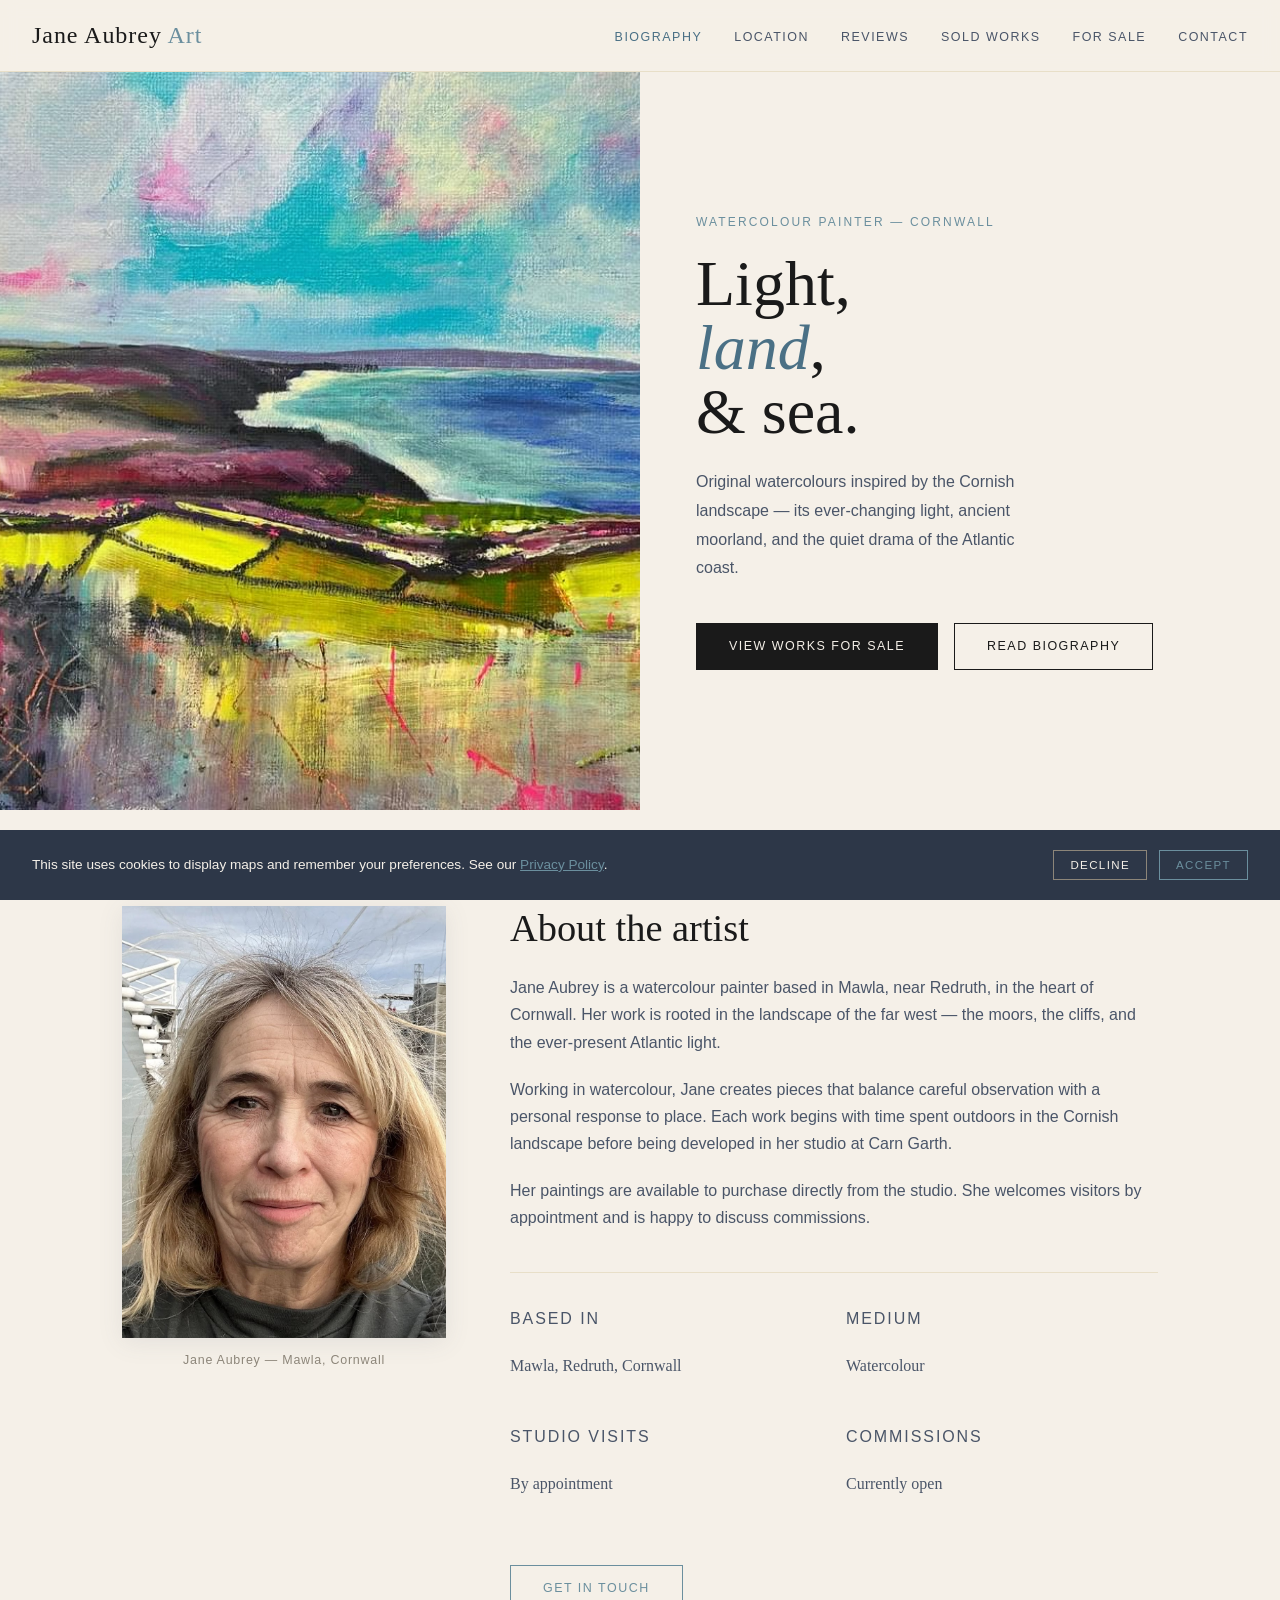
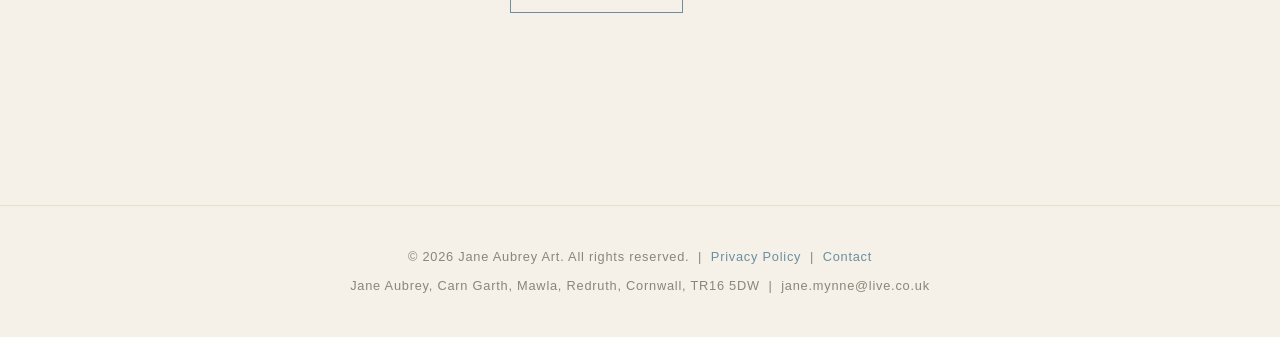
==== commit ec875c7a: "Update content, images and paintings for sale" ====
--- a/index.html
+++ b/index.html
@@ -3,25 +3,18 @@
 <head>
   <meta charset="UTF-8">
   <meta name="viewport" content="width=device-width, initial-scale=1.0">
-  <title>Jane Doe — Artist & Photographer, Cornwall</title>
-  <meta name="description" content="Original paintings and photography by Jane Doe, based in Cornwall. Available to purchase.">
+  <title>Jane Aubrey Art — Painter, Cornwall</title>
+  <meta name="description" content="Original watercolours by Jane Aubrey, based in Cornwall. Available to purchase.">
   <link rel="stylesheet" href="css/style.css">
   <style>
-    /* Hero */
     .hero {
       display: grid;
       grid-template-columns: 1fr 1fr;
       min-height: calc(90vh - var(--nav-height));
       gap: 0;
     }
-    .hero-image {
-      position: relative;
-      overflow: hidden;
-    }
-    .hero-image img {
-      width: 100%; height: 100%;
-      object-fit: cover;
-    }
+    .hero-image { position: relative; overflow: hidden; }
+    .hero-image img { width: 100%; height: 100%; object-fit: cover; }
     .hero-image::after {
       content: '';
       position: absolute;
@@ -50,10 +43,7 @@
       color: var(--ink);
       margin-bottom: 1.5rem;
     }
-    .hero-title em {
-      font-style: italic;
-      color: var(--coast-dark);
-    }
+    .hero-title em { font-style: italic; color: var(--coast-dark); }
     .hero-body {
       font-size: 1rem;
       color: var(--slate);
@@ -62,8 +52,6 @@
       line-height: 1.8;
     }
     .hero-cta { display: flex; gap: 1rem; flex-wrap: wrap; }
-
-    /* Bio section */
     .bio-section {
       padding: 6rem 0;
       display: grid;
@@ -71,10 +59,7 @@
       gap: 4rem;
       align-items: start;
     }
-    .bio-portrait {
-      position: sticky;
-      top: calc(var(--nav-height) + 2rem);
-    }
+    .bio-portrait { position: sticky; top: calc(var(--nav-height) + 2rem); }
     .bio-portrait img {
       width: 100%;
       aspect-ratio: 3/4;
@@ -95,11 +80,7 @@
       margin-bottom: 1.5rem;
       line-height: 1.15;
     }
-    .bio-text p {
-      color: var(--slate);
-      margin-bottom: 1.25rem;
-      font-size: 1rem;
-    }
+    .bio-text p { color: var(--slate); margin-bottom: 1.25rem; font-size: 1rem; }
     .bio-details {
       margin-top: 2.5rem;
       padding-top: 2rem;
@@ -115,12 +96,7 @@
       color: var(--stone);
       margin-bottom: 0.2rem;
     }
-    .bio-detail-value {
-      font-family: var(--font-display);
-      font-size: 1.1rem;
-      color: var(--ink);
-    }
-
+    .bio-detail-value { font-family: var(--font-display); font-size: 1.1rem; color: var(--ink); }
     @media (max-width: 900px) {
       .hero { grid-template-columns: 1fr; min-height: auto; }
       .hero-image { height: 55vw; }
@@ -132,9 +108,8 @@
 </head>
 <body>
 
-  <!-- Navigation -->
   <nav>
-    <a href="index.html" class="nav-brand">Jane <span>Doe</span></a>
+    <a href="index.html" class="nav-brand">Jane Aubrey <span>Art</span></a>
     <button class="nav-toggle" aria-label="Open menu">
       <span></span><span></span><span></span>
     </button>
@@ -148,18 +123,16 @@
     </ul>
   </nav>
 
-  <!-- Hero -->
   <section class="hero">
     <div class="hero-image">
-      <!-- Replace hero-bg.jpg with a wide landscape/studio shot -->
-      <img src="images/profile/hero-bg.jpg" alt="Jane Doe in her Cornish studio" loading="eager">
+      <img src="images/profile/cover.jpg" alt="Jane Aubrey watercolour" loading="eager">
     </div>
     <div class="hero-content">
-      <p class="hero-eyebrow">Artist &amp; Photographer — Cornwall</p>
+      <p class="hero-eyebrow">Watercolour Painter — Cornwall</p>
       <h1 class="hero-title">Light,<br><em>land</em>,<br>&amp; sea.</h1>
       <p class="hero-body">
-        Original works inspired by the Cornish coast — its ever-changing light, 
-        ancient landscape, and the quiet drama of the Atlantic.
+        Original watercolours inspired by the Cornish landscape — its ever-changing light,
+        ancient moorland, and the quiet drama of the Atlantic coast.
       </p>
       <div class="hero-cta">
         <a href="forsale.html" class="btn btn-filled">View works for sale</a>
@@ -168,51 +141,40 @@
     </div>
   </section>
 
-  <!-- Biography -->
   <section id="biography">
     <div class="page" style="padding-top:0; padding-bottom:0;">
       <div class="bio-section">
 
         <div class="bio-portrait">
-          <!-- Replace profile.jpg with artist portrait -->
-          <img src="images/profile/profile.jpg" alt="Portrait of Jane Doe">
-          <p class="bio-portrait-caption">Jane Doe — Penzance, Cornwall</p>
+          <img src="images/profile/selfie.jpg" alt="Portrait of Jane Aubrey">
+          <p class="bio-portrait-caption">Jane Aubrey — Mawla, Cornwall</p>
         </div>
 
         <div class="bio-text">
           <h2>About the artist</h2>
-
-          <!-- =========================================
-               EDIT YOUR BIOGRAPHY TEXT BELOW
-               ========================================= -->
           <p>
-            Jane Doe is a painter and photographer working from her studio in Penzance, 
-            Cornwall. Her practice is rooted in the landscape of the far west — the moors, 
-            the cliffs, and the ever-present sea.
+            Jane Aubrey is a watercolour painter based in Mawla, near Redruth, in the
+            heart of Cornwall. Her work is rooted in the landscape of the far west —
+            the moors, the cliffs, and the ever-present Atlantic light.
           </p>
           <p>
-            Drawing on a background in fine art and years spent observing the Atlantic 
-            light, Jane creates works that balance observation with feeling. Each piece 
-            begins outdoors, often in difficult conditions, before being developed in 
-            the studio.
+            Working in watercolour, Jane creates pieces that balance careful observation
+            with a personal response to place. Each work begins with time spent outdoors
+            in the Cornish landscape before being developed in her studio at Carn Garth.
           </p>
           <p>
-            Her paintings are held in private collections across the UK and internationally. 
-            She exhibits regularly at galleries in Cornwall and beyond, and welcomes 
-            visitors to her studio by appointment.
+            Her paintings are available to purchase directly from the studio.
+            She welcomes visitors by appointment and is happy to discuss commissions.
           </p>
-          <!-- =========================================
-               END BIOGRAPHY TEXT
-               ========================================= -->
 
           <div class="bio-details">
             <div>
               <p class="bio-detail-label">Based in</p>
-              <p class="bio-detail-value">Penzance, Cornwall</p>
+              <p class="bio-detail-value">Mawla, Redruth, Cornwall</p>
             </div>
             <div>
               <p class="bio-detail-label">Medium</p>
-              <p class="bio-detail-value">Oil &amp; Photography</p>
+              <p class="bio-detail-value">Watercolour</p>
             </div>
             <div>
               <p class="bio-detail-label">Studio visits</p>
@@ -233,20 +195,18 @@
     </div>
   </section>
 
-  <!-- Footer -->
   <footer>
     <p>
-      &copy; <span id="yr"></span> Jane Doe. All rights reserved. &nbsp;|&nbsp;
+      &copy; <span id="yr"></span> Jane Aubrey Art. All rights reserved. &nbsp;|&nbsp;
       <a href="privacy.html">Privacy Policy</a> &nbsp;|&nbsp;
       <a href="contact.html">Contact</a>
     </p>
-    <p style="margin-top:0.5rem;">Jane Doe, Studio address, Penzance, Cornwall, TR18 XXX &nbsp;|&nbsp; jane@example.com</p>
+    <p style="margin-top:0.5rem;">Jane Aubrey, Carn Garth, Mawla, Redruth, Cornwall, TR16 5DW &nbsp;|&nbsp; jane.mynne@live.co.uk</p>
   </footer>
 
-  <!-- Cookie Banner -->
   <div id="cookie-banner" role="region" aria-label="Cookie consent">
     <p>
-      This site uses cookies to display maps and remember your preferences. 
+      This site uses cookies to display maps and remember your preferences.
       See our <a href="privacy.html">Privacy Policy</a>.
     </p>
     <div class="cookie-actions">
@@ -258,4 +218,4 @@
   <script src="js/main.js"></script>
   <script>document.getElementById('yr').textContent = new Date().getFullYear();</script>
 </body>
-</html>
+</html>
--- a/css/style.css
+++ b/css/style.css
@@ -0,0 +1,265 @@
+/* ============================================================
+   ARTIST SITE — Main Stylesheet
+   Aesthetic: Cornish coastal gallery — linen, slate, sea light
+   ============================================================ */
+
+@import url('https://fonts.googleapis.com/css2?family=Cormorant+Garamond:ital,wght@0,300;0,400;0,600;1,300;1,400&family=Jost:wght@300;400;500&display=swap');
+
+/* --- Variables --- */
+:root {
+  --linen:     #f5f0e8;
+  --sand:      #e8dfc8;
+  --slate:     #4a5568;
+  --slate-dark:#2d3748;
+  --coast:     #6b8f9e;
+  --coast-dark:#4a7085;
+  --stone:     #8c8579;
+  --ink:       #1a1a1a;
+  --white:     #ffffff;
+
+  --font-display: 'Cormorant Garamond', Georgia, serif;
+  --font-body:    'Jost', sans-serif;
+
+  --nav-height: 72px;
+  --max-width:  1100px;
+  --radius:     2px;
+
+  --shadow-soft: 0 4px 24px rgba(74,85,104,0.10);
+  --shadow-card: 0 2px 12px rgba(26,26,26,0.08);
+}
+
+/* --- Reset --- */
+*, *::before, *::after { box-sizing: border-box; margin: 0; padding: 0; }
+html { scroll-behavior: smooth; }
+body {
+  font-family: var(--font-body);
+  font-weight: 300;
+  background: var(--linen);
+  color: var(--ink);
+  font-size: 16px;
+  line-height: 1.7;
+  min-height: 100vh;
+}
+
+img { display: block; max-width: 100%; height: auto; }
+a { color: inherit; text-decoration: none; }
+
+/* --- Navigation --- */
+nav {
+  position: sticky;
+  top: 0;
+  z-index: 100;
+  height: var(--nav-height);
+  background: rgba(245,240,232,0.96);
+  backdrop-filter: blur(8px);
+  border-bottom: 1px solid var(--sand);
+  display: flex;
+  align-items: center;
+  justify-content: space-between;
+  padding: 0 2rem;
+}
+
+.nav-brand {
+  font-family: var(--font-display);
+  font-size: 1.5rem;
+  font-weight: 300;
+  letter-spacing: 0.04em;
+  color: var(--ink);
+}
+
+.nav-brand span { color: var(--coast); }
+
+.nav-links {
+  display: flex;
+  gap: 2rem;
+  list-style: none;
+}
+
+.nav-links a {
+  font-family: var(--font-body);
+  font-size: 0.78rem;
+  font-weight: 400;
+  letter-spacing: 0.12em;
+  text-transform: uppercase;
+  color: var(--slate);
+  transition: color 0.2s;
+}
+
+.nav-links a:hover,
+.nav-links a.active { color: var(--coast-dark); }
+
+.nav-toggle {
+  display: none;
+  flex-direction: column;
+  gap: 5px;
+  cursor: pointer;
+  padding: 4px;
+  background: none;
+  border: none;
+}
+.nav-toggle span {
+  display: block;
+  width: 24px;
+  height: 1.5px;
+  background: var(--slate);
+  transition: all 0.3s;
+}
+
+.page { max-width: var(--max-width); margin: 0 auto; padding: 0 2rem; }
+
+.page-header {
+  padding: 4rem 0 2.5rem;
+  border-bottom: 1px solid var(--sand);
+  margin-bottom: 3rem;
+}
+
+.page-header h1 {
+  font-family: var(--font-display);
+  font-size: clamp(2.5rem, 5vw, 4rem);
+  font-weight: 300;
+  line-height: 1.1;
+  color: var(--ink);
+}
+
+.page-header .subtitle {
+  font-size: 0.9rem;
+  letter-spacing: 0.1em;
+  text-transform: uppercase;
+  color: var(--stone);
+  margin-top: 0.5rem;
+}
+
+.btn {
+  display: inline-block;
+  padding: 0.75rem 2rem;
+  font-family: var(--font-body);
+  font-size: 0.78rem;
+  font-weight: 500;
+  letter-spacing: 0.12em;
+  text-transform: uppercase;
+  border: 1px solid var(--ink);
+  color: var(--ink);
+  background: transparent;
+  cursor: pointer;
+  transition: all 0.2s;
+}
+.btn:hover { background: var(--ink); color: var(--linen); }
+.btn-coast { border-color: var(--coast); color: var(--coast); }
+.btn-coast:hover { background: var(--coast); color: var(--white); }
+.btn-filled { background: var(--ink); color: var(--linen); }
+.btn-filled:hover { background: var(--slate-dark); }
+
+.gallery-grid {
+  display: grid;
+  grid-template-columns: repeat(auto-fill, minmax(280px, 1fr));
+  gap: 1.5rem;
+  margin-bottom: 4rem;
+}
+
+.gallery-card {
+  background: var(--white);
+  box-shadow: var(--shadow-card);
+  overflow: hidden;
+  transition: transform 0.3s, box-shadow 0.3s;
+}
+.gallery-card:hover { transform: translateY(-4px); box-shadow: var(--shadow-soft); }
+.gallery-card img { width: 100%; aspect-ratio: 4/3; object-fit: cover; }
+.gallery-card-body { padding: 1rem 1.25rem 1.25rem; }
+.gallery-card-title { font-family: var(--font-display); font-size: 1.15rem; font-weight: 400; margin-bottom: 0.25rem; }
+.gallery-card-meta { font-size: 0.78rem; letter-spacing: 0.06em; color: var(--stone); text-transform: uppercase; }
+.gallery-card-price { font-family: var(--font-display); font-size: 1.3rem; font-weight: 300; color: var(--coast-dark); margin: 0.5rem 0 0.75rem; }
+
+.form-group { margin-bottom: 1.5rem; }
+.form-group label { display: block; font-size: 0.78rem; letter-spacing: 0.1em; text-transform: uppercase; color: var(--stone); margin-bottom: 0.5rem; }
+.form-group input,
+.form-group textarea,
+.form-group select {
+  width: 100%;
+  padding: 0.75rem 1rem;
+  font-family: var(--font-body);
+  font-size: 0.95rem;
+  font-weight: 300;
+  background: var(--white);
+  border: 1px solid var(--sand);
+  color: var(--ink);
+  outline: none;
+  transition: border-color 0.2s;
+  border-radius: var(--radius);
+}
+.form-group input:focus,
+.form-group textarea:focus { border-color: var(--coast); }
+.form-group textarea { min-height: 120px; resize: vertical; }
+
+footer {
+  margin-top: 6rem;
+  padding: 2.5rem 2rem;
+  border-top: 1px solid var(--sand);
+  text-align: center;
+  font-size: 0.8rem;
+  color: var(--stone);
+  letter-spacing: 0.06em;
+}
+footer a { color: var(--coast); }
+footer a:hover { text-decoration: underline; }
+
+#cookie-banner {
+  position: fixed;
+  bottom: 0; left: 0; right: 0;
+  z-index: 999;
+  background: var(--slate-dark);
+  color: var(--linen);
+  padding: 1.25rem 2rem;
+  display: flex;
+  align-items: center;
+  justify-content: space-between;
+  gap: 1.5rem;
+  font-size: 0.85rem;
+  line-height: 1.5;
+  transform: translateY(100%);
+  transition: transform 0.4s ease;
+}
+#cookie-banner.visible { transform: translateY(0); }
+#cookie-banner a { color: var(--coast); text-decoration: underline; }
+#cookie-banner .cookie-actions { display: flex; gap: 0.75rem; flex-shrink: 0; }
+
+.text-center { text-align: center; }
+.mt-1 { margin-top: 1rem; }
+.mt-2 { margin-top: 2rem; }
+.mt-3 { margin-top: 3rem; }
+.mb-2 { margin-bottom: 2rem; }
+
+.lightbox {
+  display: none;
+  position: fixed;
+  inset: 0;
+  z-index: 500;
+  background: rgba(26,26,26,0.92);
+  align-items: center;
+  justify-content: center;
+}
+.lightbox.open { display: flex; }
+.lightbox img { max-width: 90vw; max-height: 85vh; object-fit: contain; box-shadow: 0 8px 48px rgba(0,0,0,0.5); }
+.lightbox-close { position: absolute; top: 1.5rem; right: 1.5rem; color: var(--linen); font-size: 2rem; cursor: pointer; line-height: 1; opacity: 0.7; transition: opacity 0.2s; }
+.lightbox-close:hover { opacity: 1; }
+
+@media (max-width: 768px) {
+  nav { padding: 0 1rem; }
+  .nav-links {
+    display: none;
+    position: absolute;
+    top: var(--nav-height);
+    left: 0; right: 0;
+    background: var(--linen);
+    flex-direction: column;
+    gap: 0;
+    border-bottom: 1px solid var(--sand);
+  }
+  .nav-links.open { display: flex; }
+  .nav-links li { border-top: 1px solid var(--sand); }
+  .nav-links a { display: block; padding: 1rem 1.5rem; }
+  .nav-toggle { display: flex; }
+  .page { padding: 0 1rem; }
+  .page-header { padding: 2.5rem 0 1.5rem; }
+  .gallery-grid { grid-template-columns: repeat(auto-fill, minmax(240px, 1fr)); gap: 1rem; }
+  #cookie-banner { flex-direction: column; align-items: flex-start; }
+}
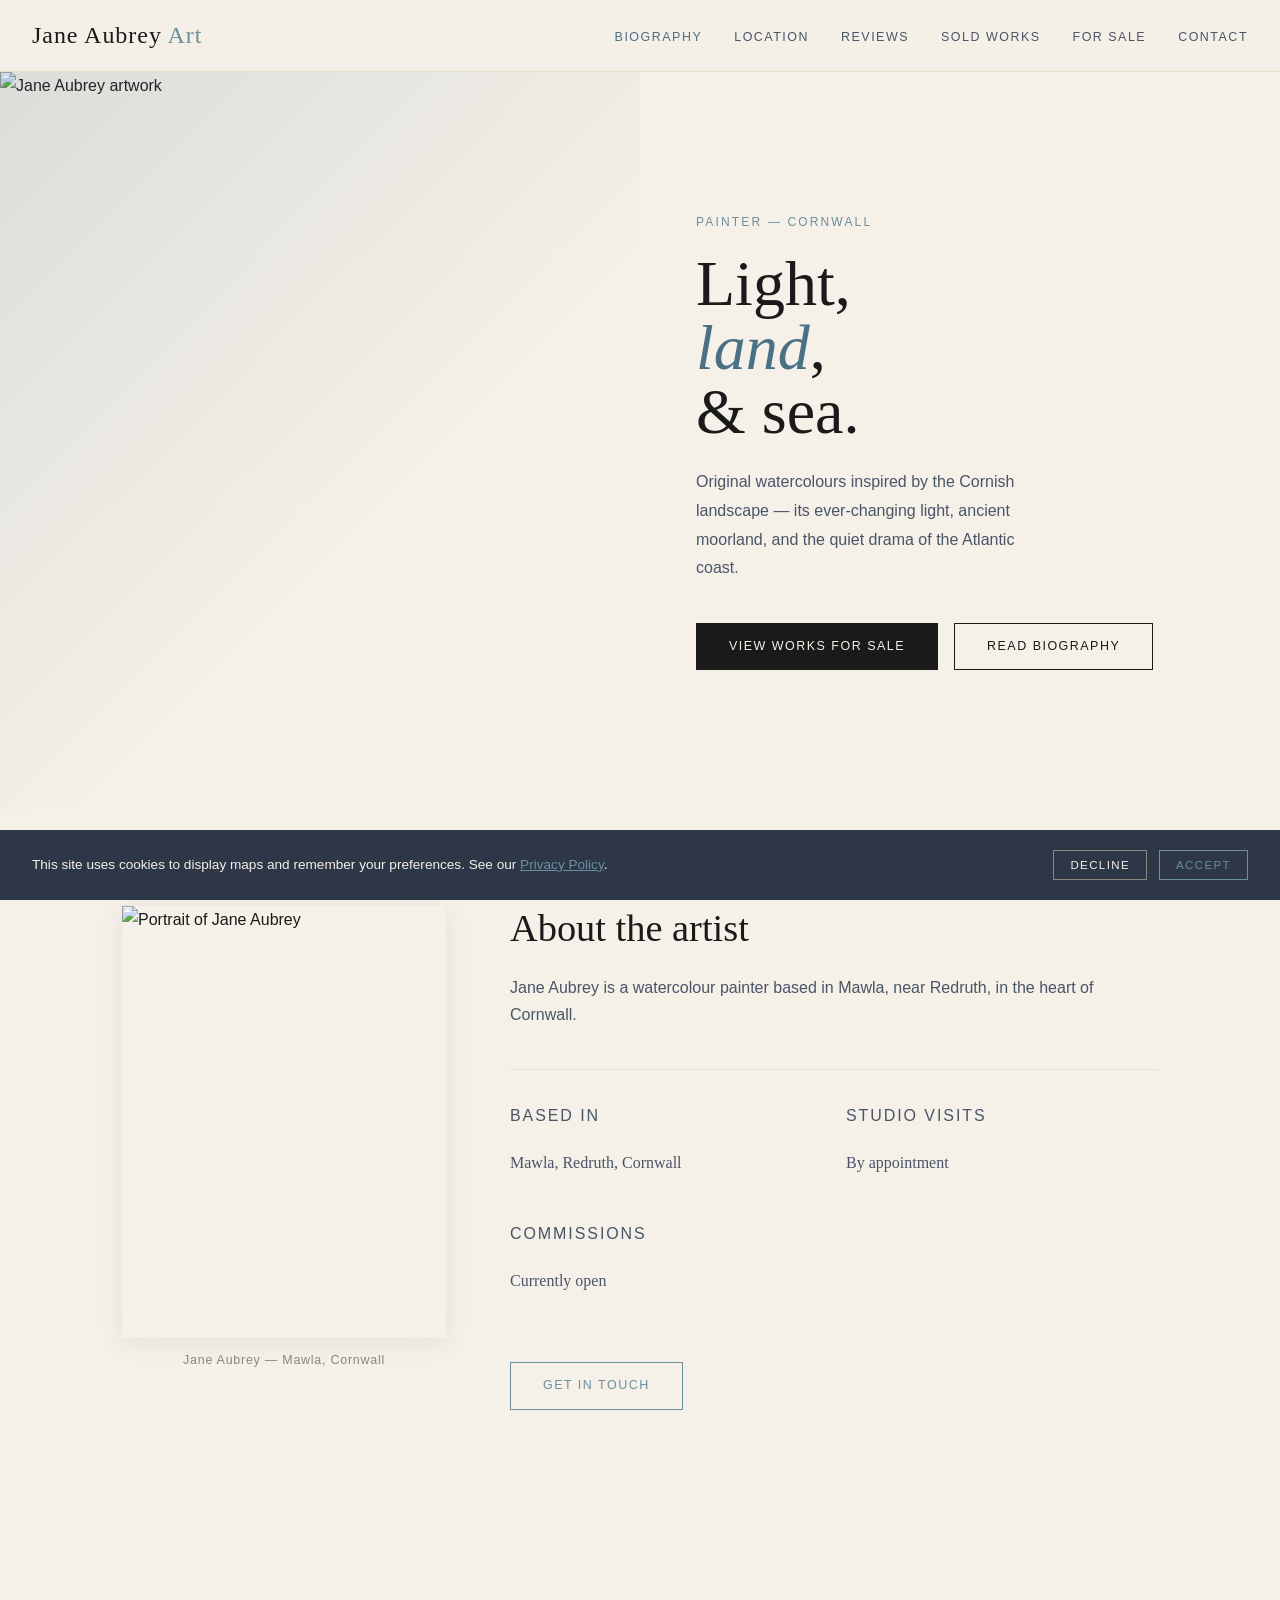
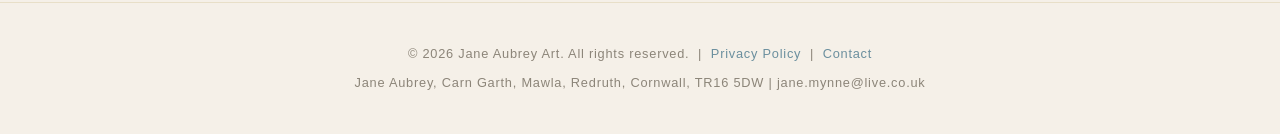
==== commit b5b796d5: "update housekeeping and index" ====
--- a/index.html
+++ b/index.html
@@ -97,6 +97,8 @@
       margin-bottom: 0.2rem;
     }
     .bio-detail-value { font-family: var(--font-display); font-size: 1.1rem; color: var(--ink); }
+    .page-loading { opacity: 0; transition: opacity 0.3s; }
+    .page-ready { opacity: 1; }
     @media (max-width: 900px) {
       .hero { grid-template-columns: 1fr; min-height: auto; }
       .hero-image { height: 55vw; }
@@ -123,17 +125,14 @@
     </ul>
   </nav>
 
-  <section class="hero">
+  <section class="hero page-loading" id="main-content">
     <div class="hero-image">
-      <img src="images/profile/cover.jpg" alt="Jane Aubrey watercolour" loading="eager">
+      <img id="cover-img" src="" alt="Jane Aubrey artwork" loading="eager">
     </div>
     <div class="hero-content">
-      <p class="hero-eyebrow">Watercolour Painter — Cornwall</p>
-      <h1 class="hero-title">Light,<br><em>land</em>,<br>&amp; sea.</h1>
-      <p class="hero-body">
-        Original watercolours inspired by the Cornish landscape — its ever-changing light,
-        ancient moorland, and the quiet drama of the Atlantic coast.
-      </p>
+      <p class="hero-eyebrow">Painter — Cornwall</p>
+      <h1 class="hero-title" id="artist-tagline"></h1>
+      <p class="hero-body" id="artist-intro"></p>
       <div class="hero-cta">
         <a href="forsale.html" class="btn btn-filled">View works for sale</a>
         <a href="#biography" class="btn">Read biography</a>
@@ -146,43 +145,26 @@
       <div class="bio-section">
 
         <div class="bio-portrait">
-          <img src="images/profile/selfie.jpg" alt="Portrait of Jane Aubrey">
+          <img id="profile-img" src="" alt="Portrait of Jane Aubrey">
           <p class="bio-portrait-caption">Jane Aubrey — Mawla, Cornwall</p>
         </div>
 
         <div class="bio-text">
           <h2>About the artist</h2>
-          <p>
-            Jane Aubrey is a watercolour painter based in Mawla, near Redruth, in the
-            heart of Cornwall. Her work is rooted in the landscape of the far west —
-            the moors, the cliffs, and the ever-present Atlantic light.
-          </p>
-          <p>
-            Working in watercolour, Jane creates pieces that balance careful observation
-            with a personal response to place. Each work begins with time spent outdoors
-            in the Cornish landscape before being developed in her studio at Carn Garth.
-          </p>
-          <p>
-            Her paintings are available to purchase directly from the studio.
-            She welcomes visitors by appointment and is happy to discuss commissions.
-          </p>
+          <div id="bio-paragraphs"></div>
 
           <div class="bio-details">
             <div>
               <p class="bio-detail-label">Based in</p>
-              <p class="bio-detail-value">Mawla, Redruth, Cornwall</p>
-            </div>
-            <div>
-              <p class="bio-detail-label">Medium</p>
-              <p class="bio-detail-value">Watercolour</p>
+              <p class="bio-detail-value" id="based-in"></p>
             </div>
             <div>
               <p class="bio-detail-label">Studio visits</p>
-              <p class="bio-detail-value">By appointment</p>
+              <p class="bio-detail-value" id="studio-visits"></p>
             </div>
             <div>
               <p class="bio-detail-label">Commissions</p>
-              <p class="bio-detail-value">Currently open</p>
+              <p class="bio-detail-value" id="commissions"></p>
             </div>
           </div>
 
@@ -201,7 +183,7 @@
       <a href="privacy.html">Privacy Policy</a> &nbsp;|&nbsp;
       <a href="contact.html">Contact</a>
     </p>
-    <p style="margin-top:0.5rem;">Jane Aubrey, Carn Garth, Mawla, Redruth, Cornwall, TR16 5DW &nbsp;|&nbsp; jane.mynne@live.co.uk</p>
+    <p style="margin-top:0.5rem;" id="footer-address"></p>
   </footer>
 
   <div id="cookie-banner" role="region" aria-label="Cookie consent">
@@ -216,6 +198,61 @@
   </div>
 
   <script src="js/main.js"></script>
-  <script>document.getElementById('yr').textContent = new Date().getFullYear();</script>
+  <script>
+    const SUPABASE_URL = 'https://pmkitmlcezwcogsgmmxp.supabase.co';
+    const SUPABASE_KEY = 'sb_publishable_I4AGhe_kkZ-bXDML9dWm8A_Il5kQ5EU';
+
+    document.getElementById('yr').textContent = new Date().getFullYear();
+
+    async function loadSettings() {
+      try {
+        const res = await fetch(
+          SUPABASE_URL + '/rest/v1/site_settings?select=key,value',
+          { headers: { 'apikey': SUPABASE_KEY, 'Authorization': 'Bearer ' + SUPABASE_KEY } }
+        );
+        if (!res.ok) throw new Error('fetch failed');
+        const rows = await res.json();
+        const s = Object.fromEntries(rows.map(r => [r.key, r.value]));
+
+        if (s.cover_image_url)  document.getElementById('cover-img').src   = s.cover_image_url;
+        if (s.profile_image_url) document.getElementById('profile-img').src = s.profile_image_url;
+
+        if (s.artist_tagline) {
+          // Render the tagline — wrap the middle word in <em> if it contains a comma pattern
+          document.getElementById('artist-tagline').innerHTML = s.artist_tagline
+            .replace(/,\s*/g, ',<br>');
+        }
+
+        if (s.artist_intro)   document.getElementById('artist-intro').textContent  = s.artist_intro;
+        if (s.based_in)       document.getElementById('based-in').textContent      = s.based_in;
+        if (s.studio_visits)  document.getElementById('studio-visits').textContent = s.studio_visits;
+        if (s.commissions)    document.getElementById('commissions').textContent   = s.commissions;
+        if (s.footer_address) document.getElementById('footer-address').textContent = s.footer_address;
+
+        if (s.bio_text) {
+          const paras = s.bio_text.split('\n').filter(p => p.trim());
+          document.getElementById('bio-paragraphs').innerHTML =
+            paras.map(p => '<p>' + p + '</p>').join('');
+        }
+
+      } catch(e) {
+        // If Supabase is unreachable, show fallback content
+        document.getElementById('artist-tagline').innerHTML = 'Light,<br><em>land</em>,<br>&amp; sea.';
+        document.getElementById('artist-intro').textContent = 'Original watercolours inspired by the Cornish landscape — its ever-changing light, ancient moorland, and the quiet drama of the Atlantic coast.';
+        document.getElementById('bio-paragraphs').innerHTML = '<p>Jane Aubrey is a watercolour painter based in Mawla, near Redruth, in the heart of Cornwall.</p>';
+        document.getElementById('based-in').textContent     = 'Mawla, Redruth, Cornwall';
+        document.getElementById('studio-visits').textContent = 'By appointment';
+        document.getElementById('commissions').textContent  = 'Currently open';
+        document.getElementById('footer-address').textContent = 'Jane Aubrey, Carn Garth, Mawla, Redruth, Cornwall, TR16 5DW | jane.mynne@live.co.uk';
+      } finally {
+        // Reveal page either way
+        const mc = document.getElementById('main-content');
+        mc.classList.remove('page-loading');
+        mc.classList.add('page-ready');
+      }
+    }
+
+    loadSettings();
+  </script>
 </body>
-</html>+</html>
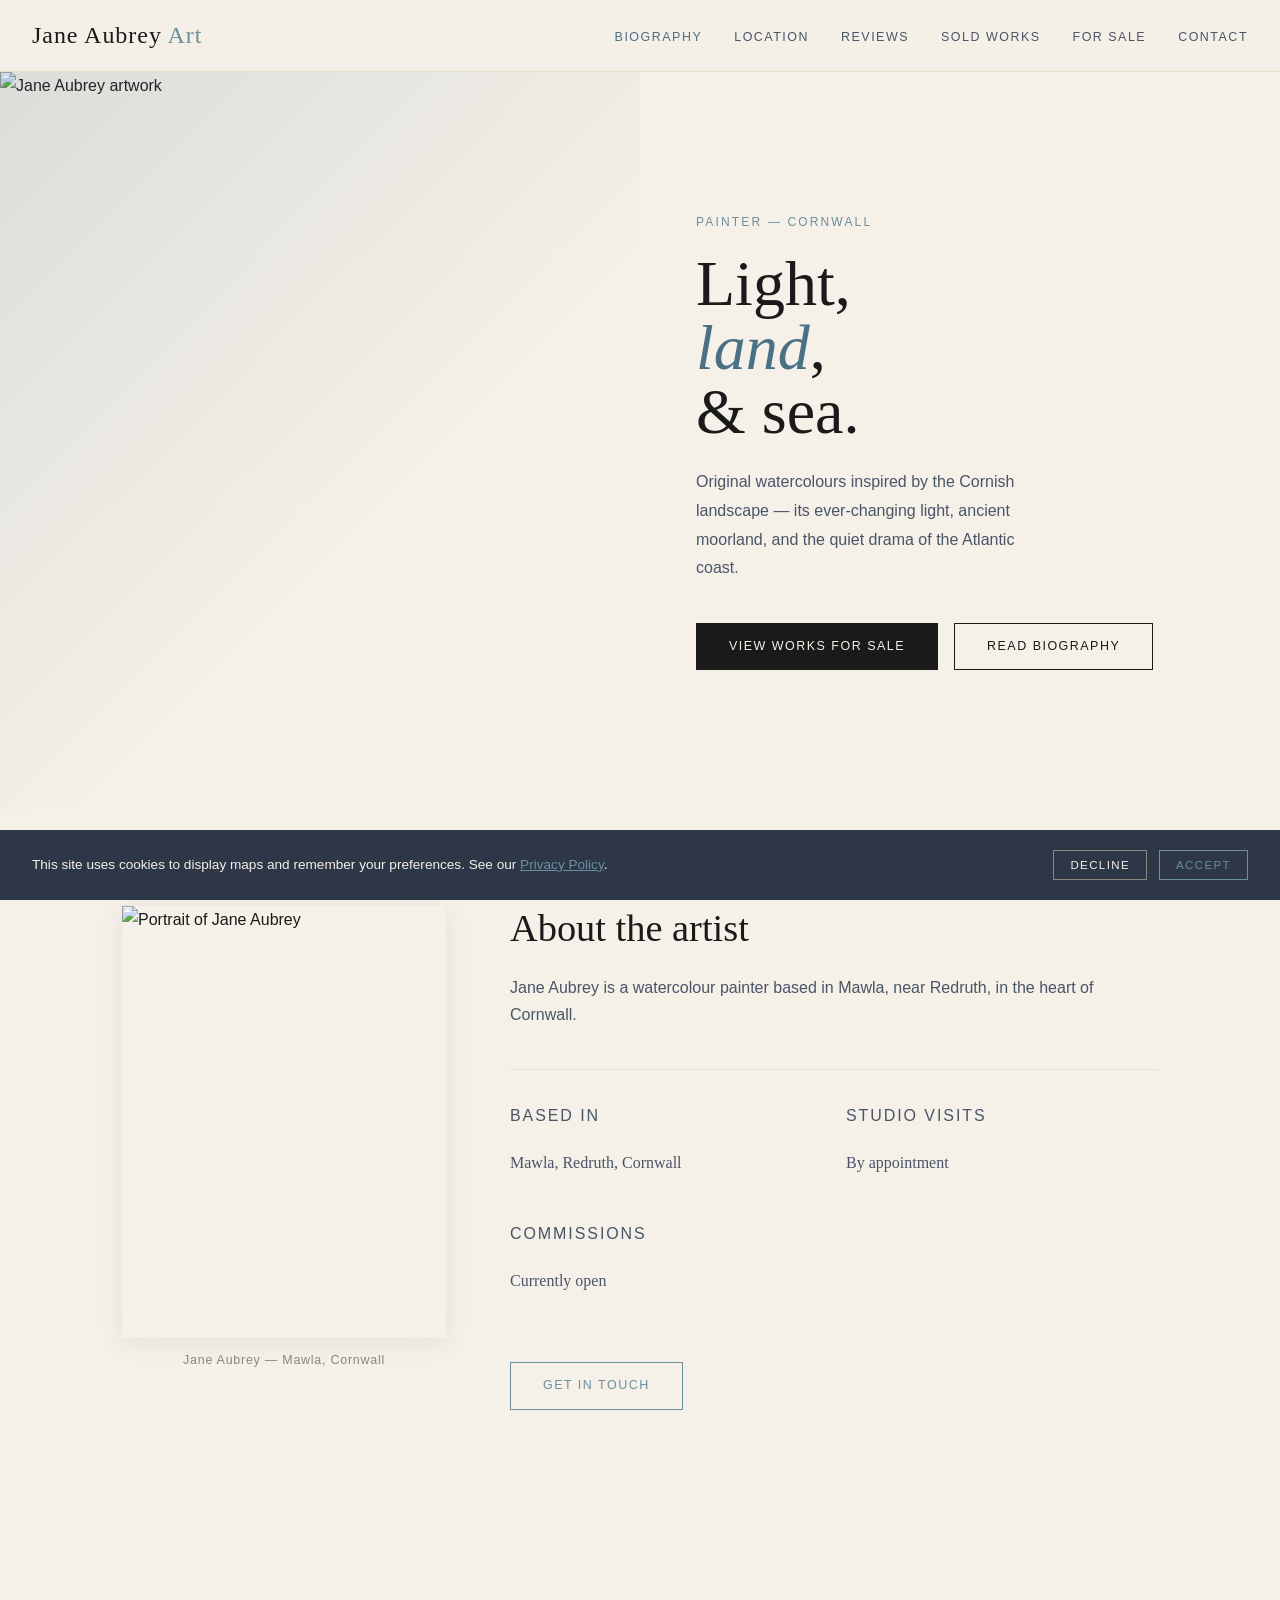
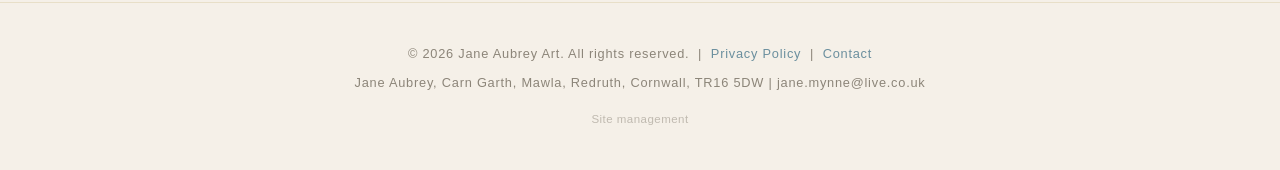
==== commit 4a7831c8: "update housekeeping and index" ====
--- a/index.html
+++ b/index.html
@@ -184,6 +184,7 @@
       <a href="contact.html">Contact</a>
     </p>
     <p style="margin-top:0.5rem;" id="footer-address"></p>
+    <p style="margin-top:1rem; font-size:0.72rem;"><a href="housekeeping.html" style="color:var(--stone); text-decoration:none; opacity:0.5; letter-spacing:0.04em;">Site management</a></p>
   </footer>
 
   <div id="cookie-banner" role="region" aria-label="Cookie consent">
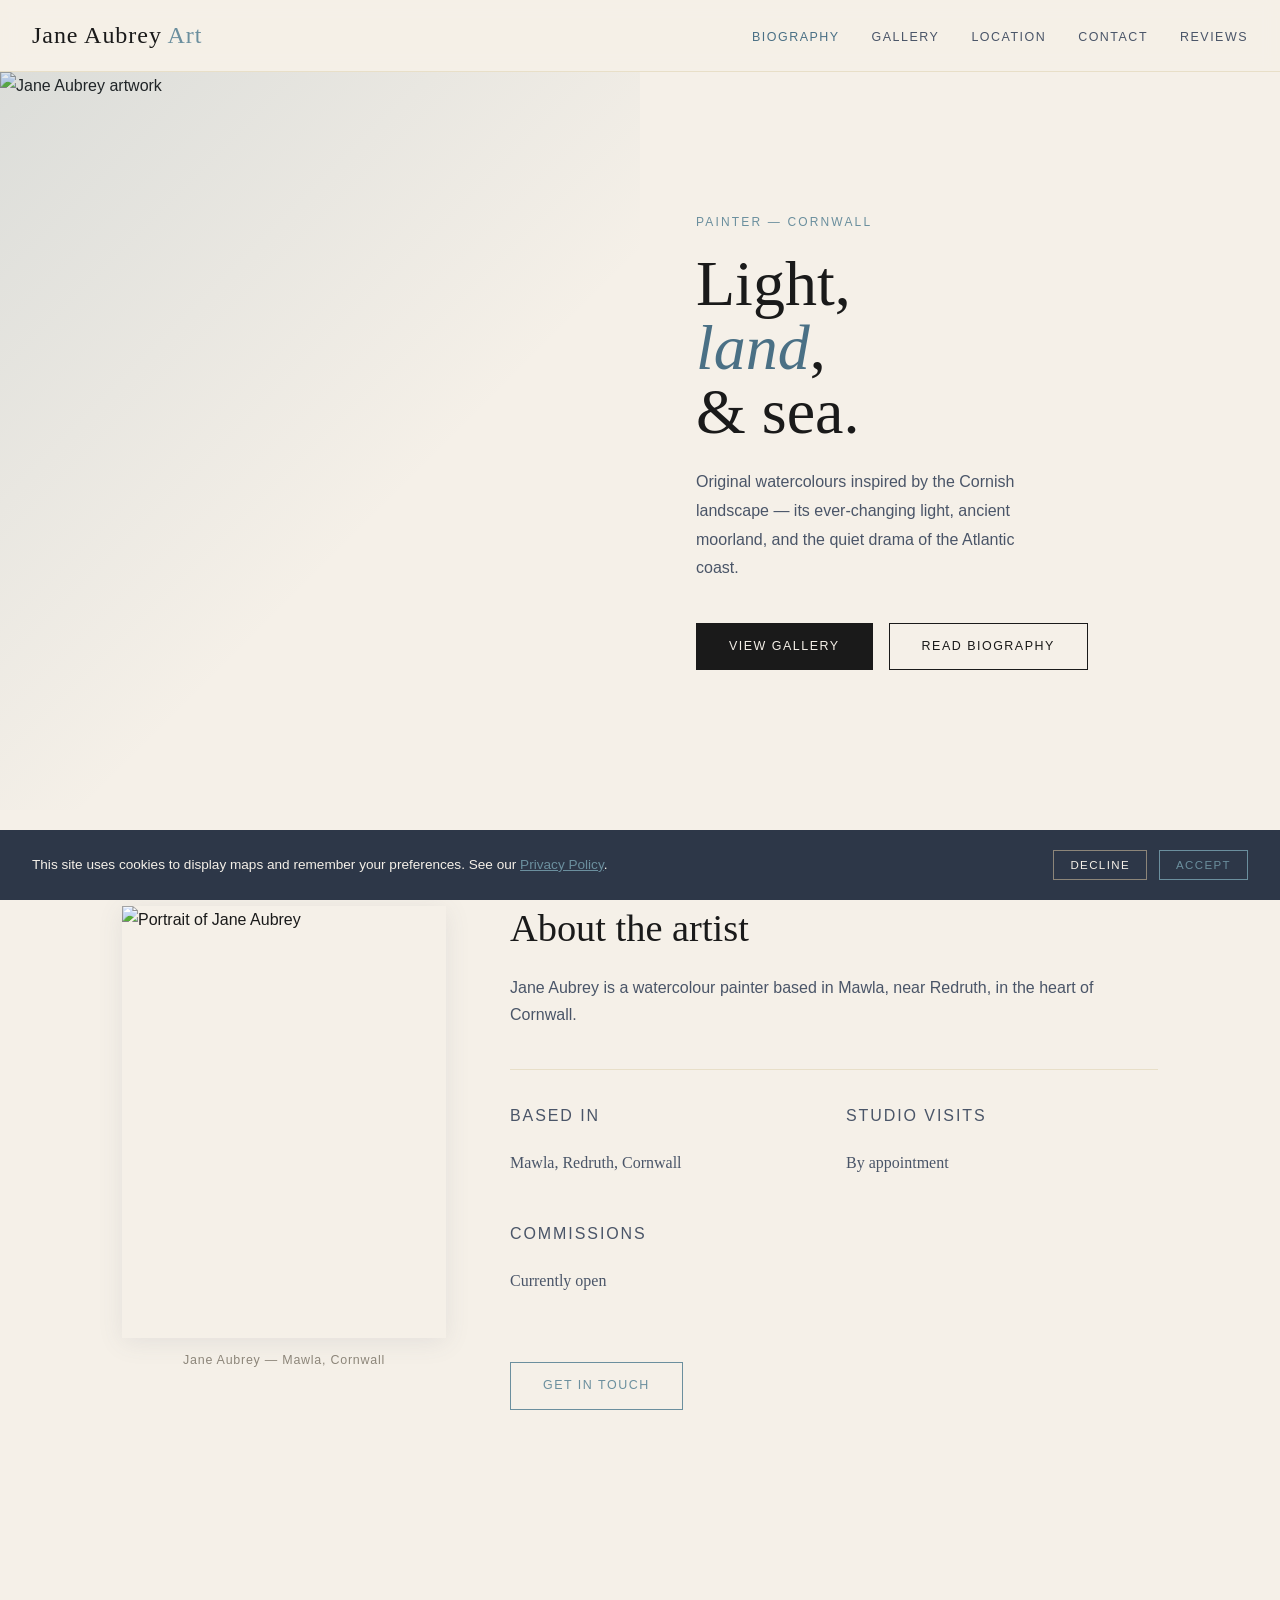
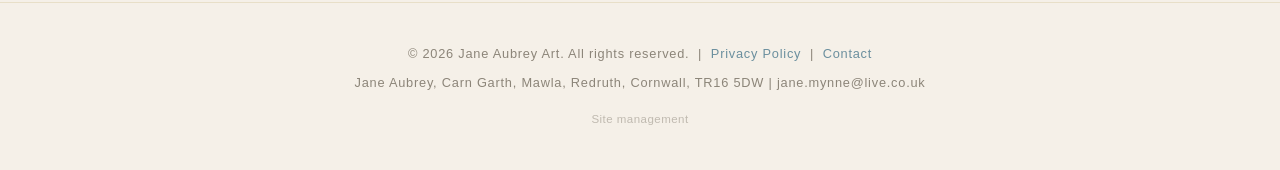
==== commit b1d44b35: "Gallery page with sold ribbon, unified housekeeping, filter and sort" ====
--- a/index.html
+++ b/index.html
@@ -117,11 +117,10 @@
     </button>
     <ul class="nav-links">
       <li><a href="index.html">Biography</a></li>
+      <li><a href="gallery.html">Gallery</a></li>
       <li><a href="location.html">Location</a></li>
+      <li><a href="contact.html">Contact</a></li>
       <li><a href="reviews.html">Reviews</a></li>
-      <li><a href="sold.html">Sold Works</a></li>
-      <li><a href="forsale.html">For Sale</a></li>
-      <li><a href="contact.html">Contact</a></li>
     </ul>
   </nav>
 
@@ -134,7 +133,7 @@
       <h1 class="hero-title" id="artist-tagline"></h1>
       <p class="hero-body" id="artist-intro"></p>
       <div class="hero-cta">
-        <a href="forsale.html" class="btn btn-filled">View works for sale</a>
+        <a href="gallery.html" class="btn btn-filled">View gallery</a>
         <a href="#biography" class="btn">Read biography</a>
       </div>
     </div>
